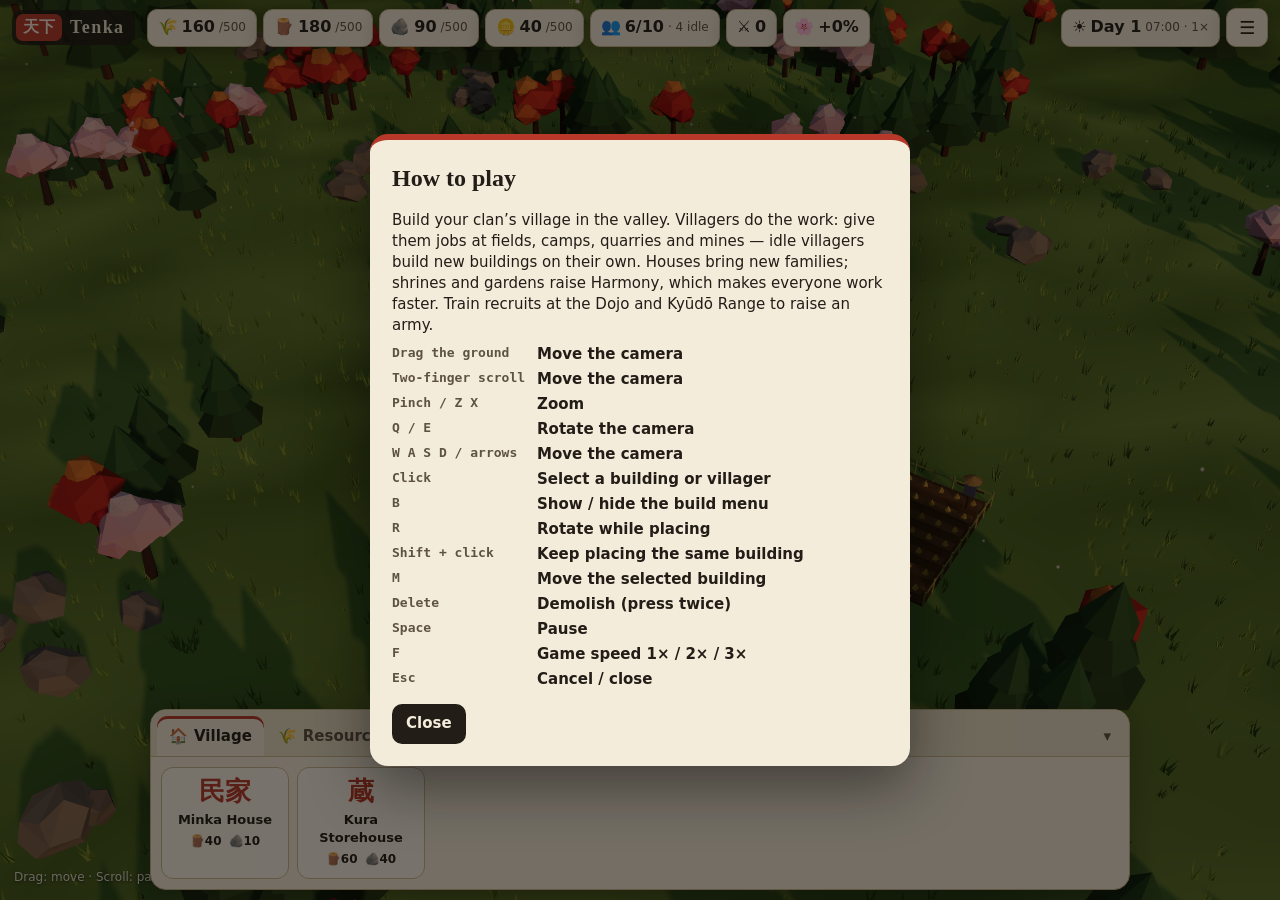
==== index.html @ 6b300db9 "Stage 1: 3D samurai village builder Tenka is a browser strategy game built with three.js and no buil" ====
<!doctype html>
<html lang="en">
<head>
<meta charset="utf-8">
<meta name="viewport" content="width=device-width, initial-scale=1, maximum-scale=1, user-scalable=no, viewport-fit=cover">
<meta name="apple-mobile-web-app-capable" content="yes">
<meta name="theme-color" content="#1c1a17">
<title>Tenka — Rise of the Clan</title>
<link rel="stylesheet" href="css/style.css">
<script type="importmap">{ "imports": { "three": "./lib/three.module.min.js" } }</script>
</head>
<body>
<canvas id="scene"></canvas>
<div id="ui"></div>
<div id="loading"><div class="seal">天下</div><h1>Tenka</h1><p>Preparing the valley…</p></div>
<script type="module" src="js/main.js"></script>
</body>
</html>
---- css/style.css ----
/* Tenka — washi paper, sumi ink, vermilion. */
:root {
  --paper: #f4ecdb;
  --paper-2: #e9dfc8;
  --paper-3: #ddd0b3;
  --ink: #221d17;
  --ink-2: #5d5244;
  --line: #c9b891;
  --verm: #b8392a;
  --verm-d: #8a2419;
  --gold: #c99a3a;
  --leaf: #4d7a3a;
  --shade: 0 6px 22px rgba(20, 12, 4, .28);
  --mincho: "Hiragino Mincho ProN", "Yu Mincho", "YuMincho", "Noto Serif JP", "Songti SC", Georgia, serif;
  --sans: -apple-system, system-ui, "Segoe UI", "Hiragino Sans", Roboto, sans-serif;
}
* { box-sizing: border-box; -webkit-tap-highlight-color: transparent; }
html, body { margin: 0; height: 100%; overflow: hidden; background: #1c1a17; color: var(--ink); font: 15px/1.4 var(--sans); overscroll-behavior: none; -webkit-user-select: none; user-select: none; }
[hidden] { display: none !important; }
#scene { position: fixed; inset: 0; width: 100%; height: 100%; display: block; touch-action: none; cursor: grab; }
#scene:active { cursor: grabbing; }
button { font: inherit; color: inherit; cursor: pointer; }
h1, h2, h3 { font-family: var(--mincho); margin: 0; font-weight: 700; }

/* loading */
#loading { position: fixed; inset: 0; z-index: 50; display: flex; flex-direction: column; align-items: center; justify-content: center; gap: 10px; background: radial-gradient(circle at 50% 40%, #2d2923, #14120f); color: #efe4cc; }
#loading .seal { width: 92px; height: 92px; border-radius: 14px; background: var(--verm); color: #fbeee0; display: flex; align-items: center; justify-content: center; font: 700 34px var(--mincho); box-shadow: 0 0 0 4px rgba(184,57,42,.25); }
#loading h1 { font-size: 40px; letter-spacing: .12em; }
#loading p { color: #bfae8e; max-width: 460px; text-align: center; padding: 0 16px; }

/* ---------- top bar ---------- */
.top { position: fixed; top: 0; left: 0; right: 0; z-index: 10; display: flex; align-items: center; gap: 6px; padding: calc(8px + env(safe-area-inset-top)) 12px 8px; pointer-events: none; }
.top > * { pointer-events: auto; }
.brand { display: flex; align-items: center; gap: 8px; margin-right: 6px; padding: 4px 10px 4px 4px; background: rgba(28, 24, 19, .82); color: #f1e6cf; border-radius: 10px; }
.brand .kanji { background: var(--verm); color: #fdf1e2; border-radius: 7px; padding: 3px 7px; font: 700 16px var(--mincho); }
.brand .word { font: 700 18px var(--mincho); letter-spacing: .08em; }
.res { display: flex; align-items: baseline; gap: 4px; background: var(--paper); border: 1px solid var(--line); border-radius: 10px; padding: 6px 10px; box-shadow: var(--shade); font-variant-numeric: tabular-nums; min-height: 38px; align-items: center; }
.res .ic { font-size: 16px; }
.res b { font-size: 16px; }
.res small { color: var(--ink-2); font-size: 12px; }
.res.full { border-color: var(--gold); box-shadow: inset 0 0 0 2px var(--gold), var(--shade); }
.res.empty b { color: var(--verm); }
.res.clock, .res.menu { border: 1px solid var(--line); }
.res.menu { font-size: 18px; min-width: 42px; justify-content: center; }
.resbar { display: flex; gap: 6px; }
.spacer { flex: 1; }
@media (max-width: 900px) { .brand .word, .res small { display: none; } .res { padding: 6px 7px; } }

/* ---------- build bar ---------- */
.buildbar { position: fixed; left: 50%; transform: translateX(-50%); bottom: calc(10px + env(safe-area-inset-bottom)); z-index: 10; width: min(980px, calc(100% - 24px)); background: var(--paper); border: 1px solid var(--line); border-radius: 16px; box-shadow: var(--shade); overflow: hidden; }
.buildbar.closed { width: auto; }
.tabs { display: flex; gap: 2px; padding: 6px 6px 0; background: var(--paper-2); border-bottom: 1px solid var(--line); overflow-x: auto; }
.tab { border: 0; background: transparent; padding: 8px 12px; border-radius: 10px 10px 0 0; font-weight: 700; color: var(--ink-2); white-space: nowrap; display: flex; gap: 6px; align-items: center; min-height: 40px; }
.tab.on { background: var(--paper); color: var(--ink); box-shadow: inset 0 3px 0 var(--verm); }
.tab.toggle { margin-left: auto; }
.buildbar.closed .tabs { border-bottom: 0; padding-bottom: 6px; }
.buildbar.closed .tab:not(.toggle) { display: none; }
.cards { display: flex; gap: 8px; padding: 10px; overflow-x: auto; scrollbar-width: thin; }
.card { flex: 0 0 auto; width: 128px; min-height: 112px; display: flex; flex-direction: column; align-items: center; gap: 4px; padding: 10px 8px 8px; border-radius: 12px; border: 1px solid var(--line); background: #fbf6ea; transition: transform .08s; }
.card:hover { border-color: var(--gold); }
.card:active { transform: scale(.96); }
.card.on { border-color: var(--verm); box-shadow: inset 0 0 0 2px var(--verm); }
.card .kanji { font: 700 26px var(--mincho); color: var(--verm); line-height: 1.1; }
.card .nm { font-weight: 700; font-size: 13px; text-align: center; }
.cost { display: flex; flex-wrap: wrap; gap: 3px 7px; justify-content: center; font-size: 12px; font-weight: 700; font-variant-numeric: tabular-nums; }
.cost .short { color: var(--verm); }

/* ---------- placing hint ---------- */
.hint { position: fixed; top: calc(62px + env(safe-area-inset-top)); left: 50%; transform: translateX(-50%); z-index: 11; background: rgba(28, 24, 19, .88); color: #f3e8d2; padding: 8px 10px 8px 14px; border-radius: 12px; display: flex; gap: 8px; align-items: center; box-shadow: var(--shade); white-space: nowrap; max-width: calc(100% - 24px); overflow: hidden; }
.hint .bad { color: #ff9c8a; }
.hint small { color: #bfae8e; }
.mini { border: 1px solid var(--line); background: var(--paper); color: var(--ink); border-radius: 8px; padding: 4px 10px; font-weight: 700; min-height: 32px; min-width: 32px; }
.hint .mini { background: rgba(255, 255, 255, .1); color: #f3e8d2; border-color: rgba(255, 255, 255, .25); }

/* ---------- selection panel ---------- */
.panel { position: fixed; right: 12px; top: calc(62px + env(safe-area-inset-top)); z-index: 10; width: 320px; max-height: calc(100% - 250px); overflow-y: auto; background: var(--paper); border: 1px solid var(--line); border-radius: 16px; box-shadow: var(--shade); padding: 16px; display: flex; flex-direction: column; gap: 10px; }
.panel .x { position: absolute; top: 8px; right: 8px; border: 0; background: var(--paper-2); width: 34px; height: 34px; border-radius: 9px; }
.phead { display: flex; gap: 12px; align-items: center; padding-right: 30px; }
.kanji.big { font: 700 28px var(--mincho); color: #fdf1e2; background: var(--verm); border-radius: 10px; min-width: 52px; height: 52px; display: flex; align-items: center; justify-content: center; padding: 0 6px; }
.panel h2 { font-size: 20px; }
.sub { color: var(--ink-2); font-size: 13px; margin: 0; }
.desc { margin: 0; }
.desc.status { font-style: italic; }
.kv { display: grid; grid-template-columns: auto 1fr; gap: 4px 12px; margin: 0; }
.kv dt { color: var(--ink-2); font-weight: 600; }
.kv dd { margin: 0; font-weight: 700; }
.bar { height: 8px; background: var(--paper-3); border-radius: 99px; overflow: hidden; }
.bar > i { display: block; height: 100%; width: 0; background: var(--leaf); transition: width .25s linear; }
.jobs { display: flex; flex-direction: column; gap: 6px; border-top: 1px solid var(--line); padding-top: 10px; }
.jrow { display: flex; align-items: center; gap: 8px; }
.jrow b { flex: 1; }
.jrow .count { font-weight: 700; font-variant-numeric: tabular-nums; }
.names { list-style: none; margin: 0; padding: 0; display: flex; flex-direction: column; gap: 6px; }
.names li { display: flex; flex-direction: column; gap: 3px; }
.names small { color: var(--ink-2); }
.link { border: 0; background: none; padding: 0; font-weight: 700; color: var(--verm-d); text-align: left; }
.actions { display: flex; gap: 8px; flex-wrap: wrap; }
.btn { border: 0; border-radius: 10px; padding: 9px 14px; font-weight: 700; background: var(--ink); color: #f4ecdb; min-height: 40px; }
.btn.ghost { background: var(--paper-2); color: var(--ink); border: 1px solid var(--line); }
.btn.danger { background: var(--verm); color: #fff5ec; }
.btn.small { padding: 6px 10px; min-height: 34px; font-size: 13px; }
.btn:active { transform: scale(.96); }
.jobgrid { display: flex; flex-wrap: wrap; gap: 6px; }

/* ---------- toasts ---------- */
.toasts { position: fixed; top: calc(108px + env(safe-area-inset-top)); left: 16px; z-index: 12; display: flex; flex-direction: column; gap: 6px; pointer-events: none; max-width: min(420px, calc(100% - 32px)); }
.toast { background: rgba(28, 24, 19, .9); color: #f4ead6; padding: 8px 14px; border-radius: 10px; border-left: 4px solid var(--leaf); box-shadow: var(--shade); animation: tin .25s ease-out; }
.toast.warn { border-left-color: var(--gold); }
.toast.bad { border-left-color: #e0584a; }
@keyframes tin { from { opacity: 0; transform: translateX(-10px); } }

.keys { position: fixed; left: 14px; bottom: calc(14px + env(safe-area-inset-bottom)); z-index: 5; color: rgba(255, 250, 240, .85); font-size: 12px; text-shadow: 0 1px 3px rgba(0,0,0,.7); pointer-events: none; }
@media (max-width: 1250px) { .keys { display: none; } }

/* ---------- modal ---------- */
.modal { position: fixed; inset: 0; z-index: 30; display: flex; align-items: center; justify-content: center; padding: 16px; }
.scrim { position: absolute; inset: 0; background: rgba(12, 8, 4, .55); }
.sheet { position: relative; width: 100%; max-width: 540px; max-height: 100%; overflow-y: auto; background: var(--paper); border-radius: 18px; padding: 22px; box-shadow: 0 20px 60px rgba(0,0,0,.45); display: flex; flex-direction: column; gap: 14px; border-top: 6px solid var(--verm); }
.sheet h2 { font-size: 24px; }
.sheet p { margin: 0 0 8px; }
.keys2 dt { font-family: ui-monospace, Menlo, monospace; font-size: 13px; }
.menu { display: flex; flex-direction: column; gap: 10px; }
.toggle { display: flex; gap: 10px; align-items: center; font-weight: 600; min-height: 36px; }
.toggle input { width: 22px; height: 22px; accent-color: var(--verm); }
.row { display: flex; gap: 8px; align-items: center; flex-wrap: wrap; }
.chips { display: flex; gap: 8px; flex-wrap: wrap; }
.chip { background: var(--paper-2); border-radius: 10px; padding: 6px 12px; font-weight: 700; font-variant-numeric: tabular-nums; }
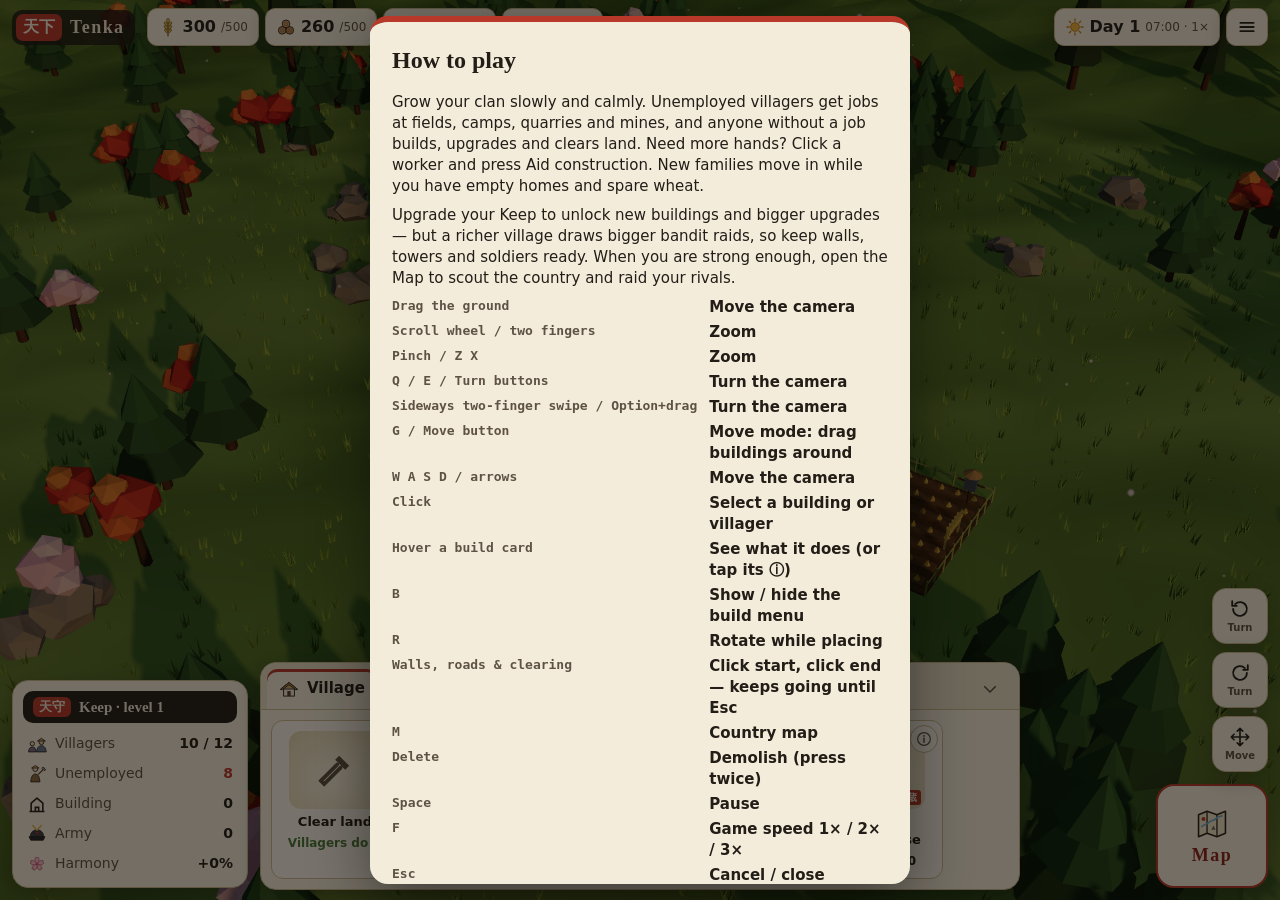
==== commit 0cca6b22: "Auto-update: returning players re-download changed files once; panel no longer rebuilds under a pres" ====
--- a/index.html
+++ b/index.html
@@ -13,6 +13,30 @@
 <canvas id="scene"></canvas>
 <div id="ui"></div>
 <div id="loading"><div class="seal">天下</div><h1>Tenka</h1><p>Preparing the valley…</p></div>
-<script type="module" src="js/main.js"></script>
+<script type="module">
+// Returning players always get the newest version: when the game has been updated
+// since this browser last saw it, every file is re-downloaded once before starting.
+(async () => {
+  try {
+    const r = await fetch('version.json', { cache: 'no-store' });
+    if (r.ok) {
+      const { v, files } = await r.json();
+      let have = null, played = false;
+      try { have = localStorage.getItem('tenka.ver'); played = !!localStorage.getItem('tenka.save.v1'); } catch (_) { /* no storage */ }
+      if (have !== v) {
+        const again = sessionStorage.getItem('tenka.updating') === v;
+        if (played && !again) {
+          const note = document.querySelector('#loading p'); if (note) note.textContent = 'Updating to the newest version…';
+          await Promise.all(files.map(f => fetch(f, { cache: 'reload' }).catch(() => null)));
+          try { localStorage.setItem('tenka.ver', v); sessionStorage.setItem('tenka.updating', v); } catch (_) { /* */ }
+          location.reload(); return;
+        }
+        try { localStorage.setItem('tenka.ver', v); } catch (_) { /* */ }
+      }
+    }
+  } catch (_) { /* offline: just start */ }
+  import('./js/main.js');
+})();
+</script>
 </body>
 </html>
--- a/css/style.css
+++ b/css/style.css
@@ -125,3 +125,206 @@
 .row { display: flex; gap: 8px; align-items: center; flex-wrap: wrap; }
 .chips { display: flex; gap: 8px; flex-wrap: wrap; }
 .chip { background: var(--paper-2); border-radius: 10px; padding: 6px 12px; font-weight: 700; font-variant-numeric: tabular-nums; }
+
+/* ---------- art & icons ---------- */
+.icon { flex: none; vertical-align: middle; }
+.art { position: relative; display: inline-flex; align-items: center; justify-content: center; flex: none; border-radius: 12px; background: radial-gradient(circle at 50% 60%, #fbf4e3, #e6d9b8); overflow: hidden; }
+.art img { width: 100%; height: 100%; object-fit: contain; display: block; pointer-events: none; }
+.art .fallback { font: 700 26px var(--mincho); color: var(--verm); }
+.art .seal { position: absolute; right: 4px; bottom: 4px; background: var(--verm); color: #fdf1e2; font: 700 10px var(--mincho); padding: 1px 4px; border-radius: 3px; line-height: 1.3; }
+.art.thumb { width: 92px; height: 78px; }
+.art.big { width: 72px; height: 72px; }
+.art.big .seal { font-size: 11px; }
+.art.face { width: 34px; height: 34px; border-radius: 50%; }
+.art.tiny { width: 24px; height: 24px; border-radius: 6px; background: none; }
+.card { position: relative; cursor: pointer; }
+.card .infobtn { position: absolute; top: 4px; right: 4px; width: 28px; height: 28px; border-radius: 50%; border: 1px solid var(--line); background: rgba(251, 246, 234, .92); color: var(--ink-2); display: flex; align-items: center; justify-content: center; padding: 0; }
+.card .infobtn:hover { color: var(--verm); border-color: var(--verm); }
+.cost .c { display: inline-flex; align-items: center; gap: 2px; }
+.cost .c.short { color: var(--verm); }
+.cost .c.free { color: var(--leaf); }
+.res { gap: 5px; }
+.res.mapbtn { gap: 6px; border-color: var(--verm); }
+.res.mapbtn b { color: var(--verm-d); }
+.tab .icon { margin-right: 2px; }
+.mini { display: inline-flex; align-items: center; gap: 4px; }
+.btn { display: inline-flex; align-items: center; gap: 6px; justify-content: center; }
+.panel .x { display: flex; align-items: center; justify-content: center; }
+
+/* info card */
+.info { position: fixed; z-index: 12; width: 340px; max-width: calc(100% - 24px); background: var(--paper); border: 1px solid var(--line); border-top: 5px solid var(--verm); border-radius: 14px; box-shadow: 0 14px 40px rgba(20, 12, 4, .4); padding: 14px; pointer-events: auto; }
+.icard { display: flex; flex-direction: column; gap: 7px; }
+.icard p { margin: 0; color: var(--ink-2); }
+.ihead { display: flex; gap: 12px; align-items: center; }
+.ihead h3 { font-size: 19px; }
+.ihead .kan { font: 700 15px var(--mincho); color: var(--verm); }
+.irow { display: flex; gap: 8px; align-items: flex-start; font-size: 14px; }
+.irow .icon { margin-top: 1px; }
+.irows { display: flex; flex-direction: column; gap: 6px; }
+.costrow { border-top: 1px solid var(--line); padding-top: 8px; align-items: center; justify-content: space-between; }
+.names li { flex-direction: row; align-items: center; gap: 8px; }
+.names li > div { display: flex; flex-direction: column; gap: 2px; flex: 1; min-width: 0; }
+.jrow .icon { margin-right: -2px; }
+textarea { width: 100%; font: 12px/1.4 ui-monospace, Menlo, monospace; border: 1px solid var(--line); border-radius: 10px; padding: 8px; background: #fbf6ea; color: var(--ink); resize: vertical; -webkit-user-select: text; user-select: text; }
+hr { border: 0; border-top: 1px solid var(--line); margin: 4px 0; width: 100%; }
+.sheet.wide { max-width: 760px; }
+.chip { display: inline-flex; align-items: center; gap: 5px; }
+
+/* ---------- views: map & battle ---------- */
+#ui.mode-map > .buildbar, #ui.mode-map > .panel, #ui.mode-map > .hint, #ui.mode-map > .keys, #ui.mode-map > .info,
+#ui.mode-battle > .buildbar, #ui.mode-battle > .panel, #ui.mode-battle > .hint, #ui.mode-battle > .keys, #ui.mode-battle > .info { display: none !important; }
+.viewui { position: fixed; inset: 0; pointer-events: none; z-index: 9; }
+.viewui > * { pointer-events: auto; }
+.maplabels { position: absolute; inset: 0; pointer-events: none; }
+.maplabel { position: absolute; left: 0; top: 0; pointer-events: auto; display: flex; align-items: center; gap: 6px; padding: 5px 10px 5px 6px; border-radius: 10px; border: 1px solid var(--line); background: rgba(244, 236, 219, .94); box-shadow: var(--shade); white-space: nowrap; text-align: left; }
+.maplabel span { display: flex; flex-direction: column; line-height: 1.15; }
+.maplabel b { font: 700 14px var(--mincho); }
+.maplabel small { font-size: 11px; color: var(--ink-2); }
+.maplabel.home { background: var(--ink); color: #f4ecdb; border-color: var(--ink); }
+.maplabel.scouted { border-color: var(--gold); }
+.maplabel.held { background: #fbeee0; border: 2px solid var(--verm); }
+.maplabel.ruined { opacity: .7; }
+.maplabel.army { background: var(--verm); color: #fff5ec; border-color: var(--verm-d); animation: pulse2 1.6s ease-in-out infinite; }
+.maplabel.army small { color: #ffd9cc; }
+.maplabel.on { outline: 3px solid var(--gold); }
+@keyframes pulse2 { 50% { box-shadow: 0 0 0 8px rgba(184, 57, 42, .25), var(--shade); } }
+.mapside { position: absolute; left: 12px; top: calc(62px + env(safe-area-inset-top)); width: 290px; max-height: calc(100% - 130px); overflow-y: auto; background: var(--paper); border: 1px solid var(--line); border-radius: 16px; box-shadow: var(--shade); padding: 14px; display: flex; flex-direction: column; gap: 10px; }
+.mapside h3 { font-size: 17px; }
+.mission { display: flex; gap: 10px; align-items: center; }
+.mission > div { flex: 1; display: flex; flex-direction: column; gap: 3px; min-width: 0; }
+.mission small { color: var(--ink-2); }
+.panel.mappanel { position: absolute; right: 12px; top: calc(62px + env(safe-area-inset-top)); max-height: calc(100% - 90px); }
+.maphint { position: absolute; left: 50%; transform: translateX(-50%); bottom: calc(16px + env(safe-area-inset-bottom)); background: rgba(28, 24, 19, .82); color: #efe4cc; padding: 8px 14px; border-radius: 10px; font-size: 13px; white-space: nowrap; }
+.intel { display: flex; flex-wrap: wrap; gap: 6px; }
+.intel .chip { font-size: 13px; padding: 3px 10px 3px 3px; }
+.selrow { display: grid; grid-template-columns: auto 1fr auto auto auto auto; align-items: center; gap: 8px; padding: 6px 0; border-bottom: 1px solid var(--line); }
+.selrow .count { font-weight: 700; font-variant-numeric: tabular-nums; min-width: 52px; text-align: center; }
+.cmdrow { display: flex; gap: 8px; align-items: center; }
+.cmdrow > div { flex: 1; display: flex; flex-direction: column; min-width: 0; }
+.cmdrow small { color: var(--ink-2); font-size: 12px; }
+.pill { background: var(--paper-2); border-radius: 99px; padding: 2px 10px; font-size: 12px; font-weight: 700; }
+.choice { display: grid; grid-template-columns: 1fr 1fr; gap: 12px; }
+.choice > div { border: 1px solid var(--line); border-radius: 12px; padding: 12px; display: flex; flex-direction: column; gap: 6px; }
+@media (max-width: 700px) { .choice { grid-template-columns: 1fr; } }
+
+.battleui { position: absolute; inset: 0; pointer-events: none; }
+.battleui > * { pointer-events: auto; }
+.btop { position: absolute; left: 50%; transform: translateX(-50%); top: calc(62px + env(safe-area-inset-top)); display: flex; flex-wrap: wrap; gap: 8px; align-items: center; justify-content: center; max-width: min(900px, calc(100% - 24px)); }
+.btitle { background: rgba(28, 24, 19, .88); color: #f3e8d2; border-radius: 12px; padding: 7px 14px; display: flex; flex-direction: column; }
+.btitle b { font: 700 17px var(--mincho); }
+.btitle small { color: #cdbd9c; }
+.bstat { background: var(--paper); border: 1px solid var(--line); border-radius: 10px; padding: 7px 12px; display: flex; gap: 6px; align-items: center; font-weight: 700; }
+.bstat.cap .bar { width: 110px; }
+.plan { flex-basis: 100%; text-align: center; background: rgba(244, 236, 219, .95); border-radius: 10px; padding: 8px 14px; margin: 0; font-size: 14px; }
+.bbottom { position: absolute; left: 12px; right: 12px; bottom: calc(12px + env(safe-area-inset-bottom)); display: flex; gap: 10px; align-items: flex-end; flex-wrap: wrap; }
+.groups { display: flex; gap: 6px; background: var(--paper); border: 1px solid var(--line); border-radius: 14px; padding: 6px; box-shadow: var(--shade); }
+.grp { position: relative; display: flex; align-items: center; gap: 6px; border: 1px solid var(--line); border-radius: 10px; background: #fbf6ea; padding: 4px 10px 4px 4px; min-height: 48px; }
+.grp span { display: flex; flex-direction: column; line-height: 1.1; text-align: left; }
+.grp small { color: var(--ink-2); font-size: 11px; }
+.grp.on { border-color: var(--gold); box-shadow: inset 0 0 0 2px var(--gold); }
+kbd { font: 700 10px ui-monospace, Menlo, monospace; background: var(--paper-2); border: 1px solid var(--line); border-radius: 4px; padding: 0 4px; color: var(--ink-2); }
+.grp kbd { position: absolute; top: 2px; right: 3px; }
+.cmds { display: flex; gap: 6px; flex-wrap: wrap; background: var(--paper); border: 1px solid var(--line); border-radius: 14px; padding: 6px; box-shadow: var(--shade); }
+.cmds .btn[disabled] { opacity: .45; }
+.btn.armed { background: var(--gold); color: var(--ink); }
+.btn.ability { background: var(--verm-d); }
+.retreat { margin-left: auto; }
+.armedhint { flex-basis: 100%; order: -1; align-self: center; text-align: center; background: var(--gold); color: var(--ink); border-radius: 10px; padding: 6px 12px; font-weight: 700; }
+.bfloat { position: absolute; inset: 0; pointer-events: none; overflow: hidden; }
+.bbanner { position: absolute; left: 50%; top: 30%; transform: translateX(-50%); font: 700 34px var(--mincho); color: #fff5ec; text-shadow: 0 2px 12px rgba(0,0,0,.8), 0 0 2px #000; letter-spacing: .06em; white-space: nowrap; }
+.shout { position: absolute; transform: translate(-50%, -100%); font: 700 15px var(--mincho); color: #fff5ec; text-shadow: 0 1px 4px #000, 0 0 2px #000; white-space: nowrap; }
+.selbox { position: absolute; border: 2px solid var(--gold); background: rgba(255, 215, 106, .15); pointer-events: none; }
+
+/* ---------- calmer layout (v4): resources on top, clan bottom-left, build centre, map bottom-right ---------- */
+.buildbar { width: min(760px, calc(100% - 520px)); min-width: 420px; }
+@media (max-width: 1000px) { .buildbar { width: calc(100% - 24px); min-width: 0; bottom: calc(96px + env(safe-area-inset-bottom)); } }
+.clan { position: fixed; left: 12px; bottom: calc(12px + env(safe-area-inset-bottom)); z-index: 10; width: 236px; background: var(--paper); border: 1px solid var(--line); border-radius: 16px; box-shadow: var(--shade); padding: 10px; display: flex; flex-direction: column; gap: 4px; }
+.clan .crest { display: flex; align-items: center; gap: 8px; border: 0; background: var(--ink); color: #f4ecdb; border-radius: 10px; padding: 6px 10px; font: 700 15px var(--mincho); margin-bottom: 4px; }
+.clan .crest .kanji { background: var(--verm); border-radius: 6px; padding: 1px 6px; font-size: 13px; }
+.crow { display: flex; align-items: center; gap: 8px; font-size: 14px; padding: 3px 4px; border-radius: 8px; border: 0; background: none; text-align: left; width: 100%; }
+.crow span { flex: 1; color: var(--ink-2); }
+.crow b { font-variant-numeric: tabular-nums; }
+.crow.link2:hover { background: var(--paper-2); }
+.crow.attn b { color: var(--verm); }
+.mapbig { position: fixed; right: 12px; bottom: calc(12px + env(safe-area-inset-bottom)); z-index: 10; width: 112px; height: 104px; border-radius: 18px; border: 2px solid var(--verm); background: var(--paper); box-shadow: var(--shade); display: flex; flex-direction: column; align-items: center; justify-content: center; gap: 4px; }
+.mapbig b { font: 700 18px var(--mincho); color: var(--verm-d); letter-spacing: .08em; }
+.mapbig:active { transform: scale(.96); }
+@media (max-width: 1000px) { .clan { width: auto; right: 136px; flex-direction: row; flex-wrap: wrap; } .clan .crow { width: auto; } .mapbig { width: 112px; height: 72px; } }
+.raidbanner { position: fixed; left: 50%; transform: translateX(-50%); top: calc(62px + env(safe-area-inset-top)); z-index: 12; background: #5a1a12; color: #ffe9dc; border: 2px solid #e0584a; border-radius: 12px; padding: 8px 16px; display: flex; align-items: center; gap: 10px; box-shadow: var(--shade); max-width: calc(100% - 24px); }
+.raidbanner small { color: #f2b9a8; }
+.card.locked { opacity: .55; }
+.card.locked .art img { filter: grayscale(.8); }
+.card .lock { font-size: 11px; font-weight: 700; color: var(--ink-2); background: var(--paper-2); border-radius: 99px; padding: 2px 8px; }
+.card.tool .art { background: radial-gradient(circle at 50% 60%, #fbf4e3, #e2d4b0); color: var(--ink-2); }
+.jobh { font-size: 15px; margin-top: 4px; }
+.jobgrid { display: grid; grid-template-columns: 1fr; gap: 6px; }
+.jobcard { display: flex; align-items: center; gap: 10px; border: 1px solid var(--line); background: #fbf6ea; border-radius: 12px; padding: 5px 10px 5px 5px; text-align: left; }
+.jobcard span { display: flex; flex-direction: column; line-height: 1.2; }
+.jobcard small { color: var(--ink-2); font-size: 12px; }
+.jobcard:hover { border-color: var(--gold); }
+.upgrade { border: 1px solid var(--gold); background: #fbf3de; border-radius: 12px; padding: 10px; display: flex; flex-direction: column; gap: 6px; }
+.upgrade .row { justify-content: space-between; }
+.upgrade .why, .why { color: var(--verm-d); font-size: 13px; font-weight: 600; margin: 0; }
+.upgrade.keepup { border-color: var(--verm); }
+.bar.hp > i { background: #b88a3a; }
+.warnrow { color: var(--verm-d); font-weight: 700; }
+.panel { max-height: calc(100% - 200px); }
+#ui.mode-map > .clan, #ui.mode-battle > .clan, #ui.mode-battle > .mapbig, #ui.mode-battle > .raidbanner { display: none !important; }
+
+/* ---------- v5: battle stealth, army overview, skill trees ---------- */
+#ui.mode-battle .top .resbar { display: none; }
+.bstat.unseen { background: #1f3a2a; color: #d8f2c8; border-color: #3f6f4a; }
+.bstat.alarm { background: #5a1a12; color: #ffe0d4; border-color: #e0584a; }
+.army h3 { font-size: 16px; margin: 10px 0 6px; }
+.armygrid { display: grid; grid-template-columns: repeat(auto-fill, minmax(210px, 1fr)); gap: 6px; }
+.soldier { display: flex; align-items: center; gap: 8px; text-align: left; border: 1px solid var(--line); background: #fbf6ea; border-radius: 12px; padding: 5px 10px 5px 5px; }
+.soldier span { display: flex; flex-direction: column; line-height: 1.2; min-width: 0; }
+.soldier small { color: var(--ink-2); font-size: 12px; }
+.soldier small.ab { color: var(--verm-d); font-weight: 700; }
+.soldier[disabled] { opacity: .7; }
+.sheet.xwide { max-width: 1100px; }
+.trees { display: grid; grid-template-columns: repeat(3, minmax(0, 1fr)); gap: 14px; }
+@media (max-width: 900px) { .trees { grid-template-columns: repeat(2, minmax(0, 1fr)); } }
+.trees > .upgrade, .trees > .why { grid-column: 1 / -1; }
+.tree { display: flex; flex-direction: column; align-items: stretch; }
+.thead { display: flex; align-items: center; gap: 8px; margin-bottom: 6px; font: 700 16px var(--mincho); }
+.node { border: 1px solid var(--line); background: #fbf6ea; border-radius: 12px; padding: 8px 10px; display: flex; flex-direction: column; gap: 4px; }
+.node small { color: var(--ink-2); font-size: 12px; }
+.node .row { justify-content: space-between; }
+.node.done { border-color: var(--leaf); background: #eef4e2; }
+.node.active { border-color: var(--gold); box-shadow: inset 0 0 0 2px var(--gold); }
+.node.locked { opacity: .55; }
+.tline { width: 3px; height: 12px; background: var(--line); margin: 0 auto; }
+.tline.done { background: var(--leaf); }
+.btn.gold { background: var(--gold); color: #2a1d02; }
+.card .limit { position: absolute; top: 6px; left: 8px; font-size: 11px; font-weight: 700; color: var(--ink-2); background: var(--paper-2); border-radius: 99px; padding: 1px 7px; }
+.card .limit.full { color: #fff; background: var(--vermilion, #c2412d); }
+/* camera turning + move mode, right edge above the map button */
+.camtools { position: fixed; right: 12px; bottom: calc(128px + env(safe-area-inset-bottom)); z-index: 10; display: flex; flex-direction: column; gap: 8px; }
+.ctool { width: 56px; height: 56px; border-radius: 14px; border: 1px solid var(--line); background: var(--paper); box-shadow: var(--shade); display: flex; flex-direction: column; align-items: center; justify-content: center; gap: 1px; color: var(--ink); }
+.ctool small { font-size: 10px; font-weight: 700; color: var(--ink-2); }
+.ctool .flip { display: inline-flex; transform: scaleX(-1); }
+.ctool:active { transform: scale(.94); }
+.ctool.on { background: var(--verm); border-color: var(--verm-d); color: #fff; }
+.ctool.on small { color: #fff; }
+@media (max-width: 1000px) { .camtools { bottom: calc(96px + env(safe-area-inset-bottom)); } }
+#ui.mode-map > .camtools, #ui.mode-battle .ctool.mv { display: none !important; }
+/* branching skill trees */
+.research { display: flex; flex-direction: column; gap: 12px; }
+.rtabs { display: flex; flex-wrap: wrap; gap: 8px; }
+.rtab { display: flex; align-items: center; gap: 8px; padding: 6px 12px 6px 6px; border-radius: 12px; border: 1px solid var(--line); background: #fbf6ea; text-align: left; }
+.rtab span { display: flex; flex-direction: column; }
+.rtab small { font-size: 11px; color: var(--ink-2); }
+.rtab.on { border-color: var(--verm); box-shadow: inset 0 0 0 2px var(--verm); background: #fff; }
+.rwrap { overflow: auto; display: flex; justify-content: center; padding: 6px 0 4px; }
+.rgraph { position: relative; flex: 0 0 auto; }
+.rgraph svg.rlines { position: absolute; inset: 0; pointer-events: none; }
+.rlines path { fill: none; stroke: var(--line); stroke-width: 3; stroke-dasharray: 6 5; }
+.rlines path.done { stroke: var(--leaf); stroke-dasharray: none; }
+.rnode { position: absolute; min-height: 118px; box-shadow: 0 2px 6px rgba(40, 30, 20, .08); }
+.rnode .cost { gap: 8px; flex-wrap: wrap; }
+.rnode .cost .c { font-size: 14px; font-weight: 700; display: inline-flex; align-items: center; gap: 3px; }
+.rnode .cost .c svg { width: 18px; height: 18px; }
+.rnode.locked { opacity: 1; background: #f4eee0; }
+.rnode.locked > b, .rnode.locked > small { opacity: .6; }
+.rnode.locked .btn { opacity: .55; }
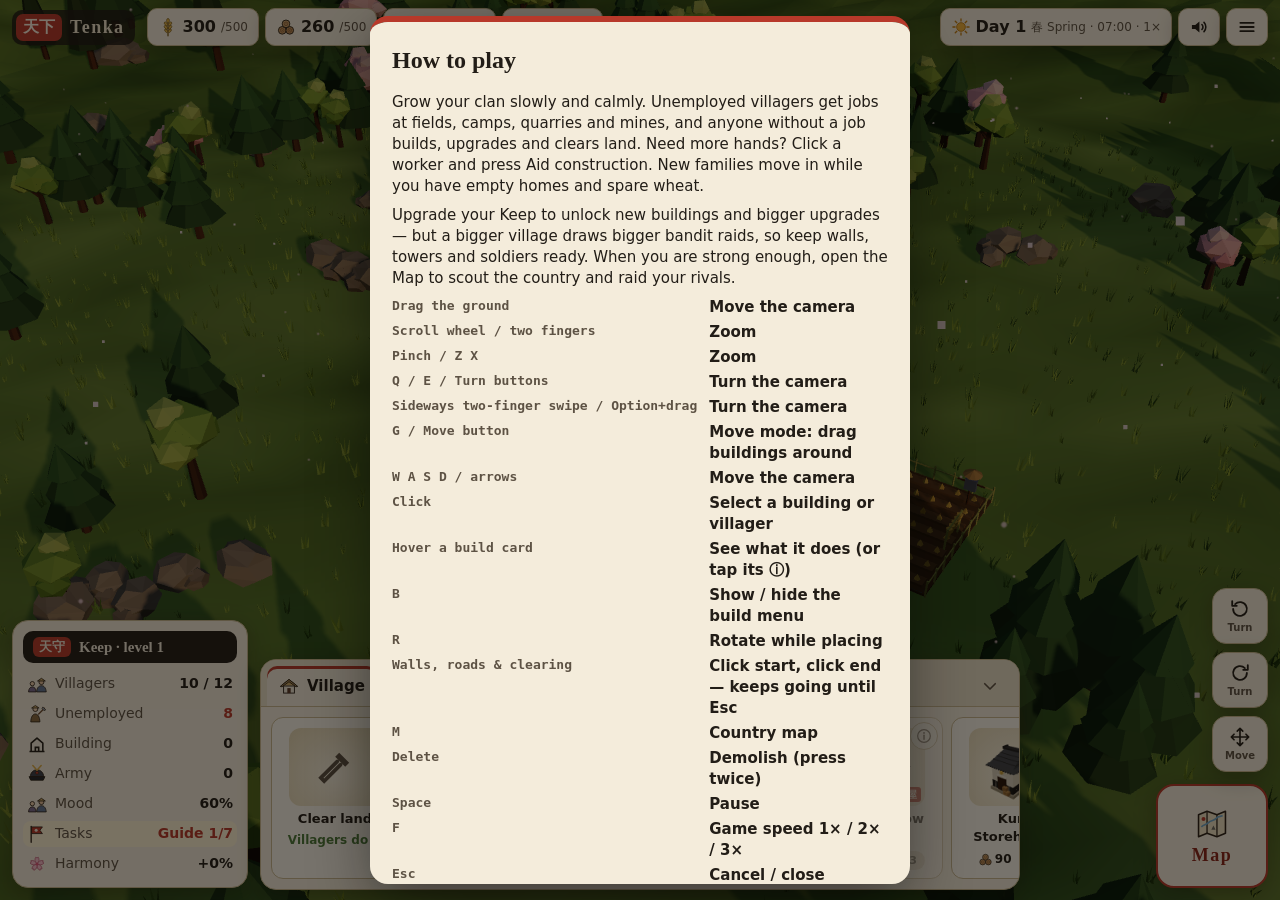
==== commit 46151f8a: "v2 stage E: sound effects, chimney smoke, difficulty, speed presets, left-handed layout, auto resolu" ====
--- a/index.html
+++ b/index.html
@@ -7,6 +7,10 @@
 <meta name="theme-color" content="#1c1a17">
 <title>Tenka — Rise of the Clan</title>
 <link rel="stylesheet" href="css/style.css">
+<link rel="manifest" href="manifest.webmanifest">
+<link rel="apple-touch-icon" href="icons/apple-touch-icon.png">
+<link rel="icon" type="image/png" href="icons/icon-192.png">
+<meta name="apple-mobile-web-app-title" content="Tenka">
 <script type="importmap">{ "imports": { "three": "./lib/three.module.min.js" } }</script>
 </head>
 <body>
@@ -37,6 +41,8 @@
   } catch (_) { /* offline: just start */ }
   import('./js/main.js');
 })();
+// offline play (and "Add to Home Screen"): a service worker keeps a copy of every file
+if ('serviceWorker' in navigator && location.protocol === 'https:') navigator.serviceWorker.register('sw.js').catch(() => null);
 </script>
 </body>
 </html>
--- a/css/style.css
+++ b/css/style.css
@@ -328,3 +328,108 @@
 .rnode.locked { opacity: 1; background: #f4eee0; }
 .rnode.locked > b, .rnode.locked > small { opacity: .6; }
 .rnode.locked .btn { opacity: .55; }
+/* army picker: west and east groups */
+.picker .selrow { display: grid; grid-template-columns: 40px minmax(0, 1fr) auto auto; gap: 10px; align-items: center; }
+.picker .selrow.head { padding-bottom: 0; }
+.picker .selrow.head .sub { text-align: center; min-width: 104px; font-weight: 700; }
+.picker .selrow > span:nth-child(2) { display: flex; flex-direction: column; min-width: 0; }
+.picker .ctr { display: inline-flex; align-items: center; gap: 4px; min-width: 104px; justify-content: center; }
+.picker .ctr .count { min-width: 26px; text-align: center; }
+/* wounds */
+.hpbar { display: block; height: 5px; width: 100%; max-width: 120px; border-radius: 3px; background: #e7d9c2; overflow: hidden; margin-top: 3px; }
+.hpbar i { display: block; height: 100%; background: #c2412d; }
+/* plundered places are crossed out on the map */
+.maplabel.ruined b { text-decoration: line-through; text-decoration-thickness: 2px; text-decoration-color: var(--verm); }
+.maplabel.ruined { position: absolute; }
+.maplabel.ruined > svg { opacity: .45; }
+/* keep text at its real size: iPad Safari otherwise enlarges text by itself when the iPad is turned sideways */
+html { -webkit-text-size-adjust: 100%; text-size-adjust: 100%; }
+/* long words and names wrap instead of running off the screen */
+.panel, .sheet, .toast, .btop, .info, .icard, .maplabel small, .hint { overflow-wrap: anywhere; }
+/* the side panel stops above the Turn / Move buttons */
+.panel { max-height: calc(100% - 400px); min-height: 180px; }
+@media (orientation: portrait) { .panel { max-height: calc(100% - 430px); } }
+.panel.mappanel { max-height: calc(100% - 90px); }
+.bbanner { font-size: clamp(17px, 3vw, 28px); width: max-content; max-width: calc(100vw - 40px); white-space: normal; text-align: center; line-height: 1.25; }
+.sheet h2 { font-size: clamp(19px, 3vw, 24px); }
+/* places you hold: your colours */
+.maplabel.held { background: var(--verm); color: #fff5ec; border: 2px solid var(--verm-d); }
+.maplabel.held small { color: #ffd9cc; }
+/* defenders' awareness: ? suspicious, ! alarm */
+.shout.q { color: #ffd76a; font-size: 22px; }
+.shout.x { color: #ff6a4a; font-size: 26px; }
+.harmony .hbig { display: flex; align-items: center; gap: 12px; }
+.harmony .hbig b { font: 700 34px var(--mincho); color: var(--leaf); white-space: nowrap; flex: 0 0 auto; }
+.harmony .irow .rt { margin-left: auto; }
+.jobcard.on { border: 2px solid var(--verm); background: #fff; box-shadow: inset 0 0 0 1px var(--verm); }
+.jobcard:disabled { opacity: .5; }
+.toggle.vol { display: flex; align-items: center; gap: 12px; }
+.toggle.vol input[type=range] { flex: 1; accent-color: var(--verm); }
+
+/* narrow screens (portrait iPad): the build menu leaves the right edge free for the Turn / Move buttons */
+@media (max-width: 1000px) {
+  .buildbar { left: 12px; transform: none; width: calc(100% - 92px); min-width: 0; }
+  .buildbar.closed { width: auto; }
+}
+/* the map hint never runs under the Map button */
+.maphint { white-space: normal; text-align: center; max-width: calc(100% - 290px); }
+@media (max-width: 700px) { .maphint { display: none; } }
+.top .mute.off { color: var(--verm); border-color: var(--verm); }
+/* the open/close button of the build menu stays visible even when the tabs have to scroll */
+.tab.toggle { position: sticky; right: 0; background: var(--paper-2); z-index: 1; }
+
+/* clans & diplomacy */
+.clans { display: flex; flex-direction: column; gap: 12px; }
+.clancard { border: 1px solid var(--line); border-radius: 14px; padding: 12px; background: #fbf6ea; display: flex; flex-direction: column; gap: 8px; }
+.clancard.fallen { opacity: .55; }
+.clanhead { display: flex; align-items: center; gap: 10px; }
+.clanhead > div { display: flex; flex-direction: column; flex: 1; min-width: 0; }
+.clanhead small { color: var(--ink-2); }
+.mon { width: 38px; height: 38px; border-radius: 50%; color: #fff; display: flex; align-items: center; justify-content: center; font: 700 18px var(--mincho); flex: 0 0 auto; box-shadow: inset 0 0 0 3px rgba(255,255,255,.5); }
+.pill.war { background: #f3d2cc; color: #8a2518; } .pill.allied, .pill.married { background: #dcebd0; color: #2f5a1f; } .pill.truce { background: #efe3c2; }
+.relrow { display: flex; align-items: center; gap: 8px; }
+.relbar { position: relative; flex: 1; height: 8px; border-radius: 4px; background: #e7d9c2; overflow: hidden; }
+.relbar::after { content: ''; position: absolute; left: 50%; top: 0; bottom: 0; width: 2px; background: var(--ink-2); }
+.relbar i { position: absolute; top: 0; bottom: 0; }
+.clanacts { display: flex; flex-wrap: wrap; gap: 6px; }
+.clanacts .btn { display: inline-flex; gap: 6px; align-items: center; }
+.mapside > .btn { margin-bottom: 8px; }
+/* tasks & chronicle */
+.task .rt, .irow .rt { margin-left: auto; }
+.crow.tasks.attn { background: #fff3d6; }
+.chronlist { max-height: 55vh; overflow-y: auto; display: flex; flex-direction: column; gap: 4px; }
+.chronrow { display: flex; gap: 10px; padding: 5px 8px; border-radius: 8px; background: #fbf6ea; }
+.chronrow small { color: var(--ink-2); flex: 0 0 52px; }
+.chronrow.war { border-left: 3px solid var(--verm); } .chronrow.ach { border-left: 3px solid var(--gold); } .chronrow.clans { border-left: 3px solid #2f5aa0; } .chronrow.win { border-left: 3px solid var(--leaf); font-weight: 700; }
+.achgrid { display: grid; grid-template-columns: repeat(auto-fill, minmax(180px, 1fr)); gap: 8px; }
+.ach { border: 1px solid var(--line); border-radius: 12px; padding: 8px 10px; opacity: .5; display: flex; flex-direction: column; gap: 2px; }
+.ach.got { opacity: 1; border-color: var(--gold); background: #fff8e4; }
+.ach small { color: var(--ink-2); } .ach .when { color: var(--gold); font-weight: 700; }
+.victory { display: flex; flex-direction: column; gap: 10px; align-items: stretch; }
+.vseal { align-self: center; background: var(--verm); color: #fdf1e2; font: 700 42px var(--mincho); padding: 8px 18px; border-radius: 14px; box-shadow: var(--shade); }
+
+/* speech bubbles */
+.bubbles { position: fixed; inset: 0; pointer-events: none; z-index: 5; }
+.bubble { position: absolute; left: 0; top: 0; background: #fffdf6; color: var(--ink); border: 1px solid var(--line); border-radius: 12px; padding: 4px 9px; font-size: 13px; white-space: nowrap; box-shadow: 0 2px 6px rgba(0,0,0,.18); }
+.bubble::after { content: ''; position: absolute; left: 50%; bottom: -6px; margin-left: -6px; border: 6px solid transparent; border-top-color: #fffdf6; border-bottom: 0; }
+/* market */
+.traderow { display: flex; align-items: center; gap: 6px; flex-wrap: wrap; padding: 3px 0; }
+.traderow > span { flex: 1; min-width: 50px; }
+
+/* battle: squads, conditions, ranks */
+.squads { display: flex; gap: 4px; }
+.grp.squad { min-width: 64px; }
+.grp.squad b { font-size: 15px; }
+.bstat.cond { font-size: 13px; padding: 4px 8px; }
+.irow.rank b { color: var(--gold); }
+
+/* neutral places on the map */
+.neutral .row { display: flex; align-items: center; justify-content: space-between; gap: 8px; margin: 2px 0 10px 26px; }
+.neutral .irow small { font-weight: normal; }
+
+/* left-handed layout: map, turn and move buttons on the left, the clan panel and details on the right */
+#ui.lefty .camtools { right: auto; left: 12px; }
+#ui.lefty .mapbig { right: auto; left: 12px; }
+#ui.lefty .clan { left: auto; right: 12px; }
+#ui.lefty .panel:not(.mappanel) { right: auto; left: 12px; }
+#ui.lefty .toasts { left: auto; right: 16px; align-items: flex-end; }
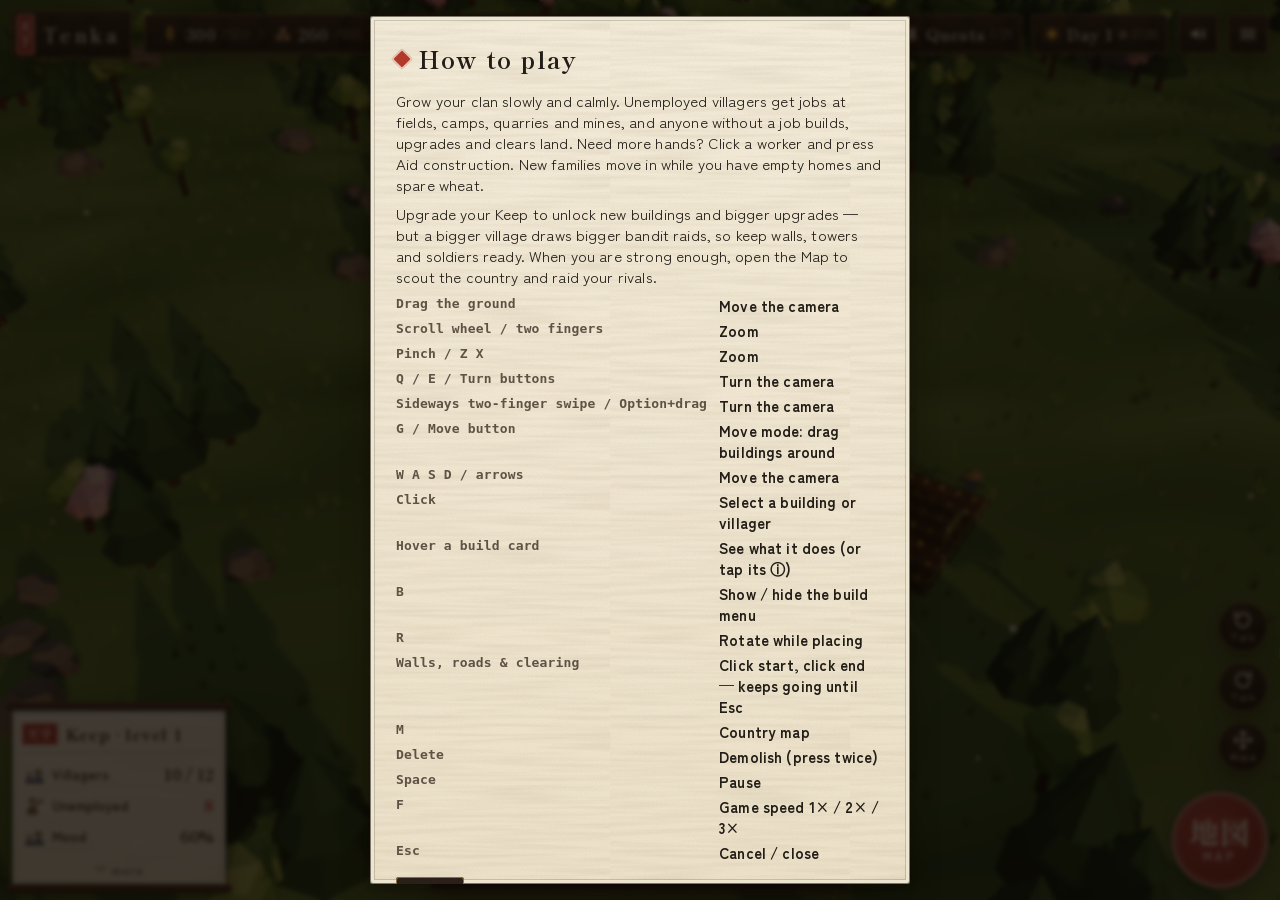
==== commit 9c460baf: "A Japanese look for the whole interface: washi paper, ink frames, lacquer and gold, vermilion seals," ====
--- a/index.html
+++ b/index.html
@@ -6,7 +6,11 @@
 <meta name="apple-mobile-web-app-capable" content="yes">
 <meta name="theme-color" content="#1c1a17">
 <title>Tenka — Rise of the Clan</title>
+<link rel="preconnect" href="https://fonts.googleapis.com">
+<link rel="preconnect" href="https://fonts.gstatic.com" crossorigin>
+<link rel="stylesheet" href="https://fonts.googleapis.com/css2?family=Shippori+Mincho:wght@500;700;800&family=Zen+Kaku+Gothic+New:wght@500;700&display=swap">
 <link rel="stylesheet" href="css/style.css">
+<link rel="stylesheet" href="css/theme.css">
 <link rel="manifest" href="manifest.webmanifest">
 <link rel="apple-touch-icon" href="icons/apple-touch-icon.png">
 <link rel="icon" type="image/png" href="icons/icon-192.png">
--- a/css/style.css
+++ b/css/style.css
@@ -44,7 +44,9 @@
 .res.menu { font-size: 18px; min-width: 42px; justify-content: center; }
 .resbar { display: flex; gap: 6px; }
 .spacer { flex: 1; }
-@media (max-width: 900px) { .brand .word, .res small { display: none; } .res { padding: 6px 7px; } }
+@media (max-width: 900px) { html:not(.site-pc) .brand .word, html:not(.site-pc) .res small { display: none; } html:not(.site-pc) .res { padding: 6px 7px; } }
+html.site-mobile .brand .word, html.site-mobile .res small { display: none; }
+html.site-mobile .res { padding: 6px 7px; }
 
 /* ---------- build bar ---------- */
 .buildbar { position: fixed; left: 50%; transform: translateX(-50%); bottom: calc(10px + env(safe-area-inset-bottom)); z-index: 10; width: min(980px, calc(100% - 24px)); background: var(--paper); border: 1px solid var(--line); border-radius: 16px; box-shadow: var(--shade); overflow: hidden; }
@@ -110,7 +112,8 @@
 @keyframes tin { from { opacity: 0; transform: translateX(-10px); } }
 
 .keys { position: fixed; left: 14px; bottom: calc(14px + env(safe-area-inset-bottom)); z-index: 5; color: rgba(255, 250, 240, .85); font-size: 12px; text-shadow: 0 1px 3px rgba(0,0,0,.7); pointer-events: none; }
-@media (max-width: 1250px) { .keys { display: none; } }
+@media (max-width: 1250px) { html:not(.site-pc) .keys { display: none; } }
+html.site-mobile .keys { display: none; }
 
 /* ---------- modal ---------- */
 .modal { position: fixed; inset: 0; z-index: 30; display: flex; align-items: center; justify-content: center; padding: 16px; }
@@ -205,7 +208,8 @@
 .pill { background: var(--paper-2); border-radius: 99px; padding: 2px 10px; font-size: 12px; font-weight: 700; }
 .choice { display: grid; grid-template-columns: 1fr 1fr; gap: 12px; }
 .choice > div { border: 1px solid var(--line); border-radius: 12px; padding: 12px; display: flex; flex-direction: column; gap: 6px; }
-@media (max-width: 700px) { .choice { grid-template-columns: 1fr; } }
+@media (max-width: 700px) { html:not(.site-pc) .choice { grid-template-columns: 1fr; } }
+html.site-mobile .choice { grid-template-columns: 1fr; }
 
 .battleui { position: absolute; inset: 0; pointer-events: none; }
 .battleui > * { pointer-events: auto; }
@@ -237,7 +241,8 @@
 
 /* ---------- calmer layout (v4): resources on top, clan bottom-left, build centre, map bottom-right ---------- */
 .buildbar { width: min(760px, calc(100% - 520px)); min-width: 420px; }
-@media (max-width: 1000px) { .buildbar { width: calc(100% - 24px); min-width: 0; bottom: calc(96px + env(safe-area-inset-bottom)); } }
+@media (max-width: 1000px) { html:not(.site-pc) .buildbar { width: calc(100% - 24px); min-width: 0; bottom: calc(96px + env(safe-area-inset-bottom)); } }
+html.site-mobile .buildbar { width: calc(100% - 24px); min-width: 0; bottom: calc(96px + env(safe-area-inset-bottom)); }
 .clan { position: fixed; left: 12px; bottom: calc(12px + env(safe-area-inset-bottom)); z-index: 10; width: 236px; background: var(--paper); border: 1px solid var(--line); border-radius: 16px; box-shadow: var(--shade); padding: 10px; display: flex; flex-direction: column; gap: 4px; }
 .clan .crest { display: flex; align-items: center; gap: 8px; border: 0; background: var(--ink); color: #f4ecdb; border-radius: 10px; padding: 6px 10px; font: 700 15px var(--mincho); margin-bottom: 4px; }
 .clan .crest .kanji { background: var(--verm); border-radius: 6px; padding: 1px 6px; font-size: 13px; }
@@ -249,7 +254,10 @@
 .mapbig { position: fixed; right: 12px; bottom: calc(12px + env(safe-area-inset-bottom)); z-index: 10; width: 112px; height: 104px; border-radius: 18px; border: 2px solid var(--verm); background: var(--paper); box-shadow: var(--shade); display: flex; flex-direction: column; align-items: center; justify-content: center; gap: 4px; }
 .mapbig b { font: 700 18px var(--mincho); color: var(--verm-d); letter-spacing: .08em; }
 .mapbig:active { transform: scale(.96); }
-@media (max-width: 1000px) { .clan { width: auto; right: 136px; flex-direction: row; flex-wrap: wrap; } .clan .crow { width: auto; } .mapbig { width: 112px; height: 72px; } }
+@media (max-width: 1000px) { html:not(.site-pc) .clan { width: auto; right: 136px; flex-direction: row; flex-wrap: wrap; } html:not(.site-pc) .clan .crow { width: auto; } html:not(.site-pc) .mapbig { width: 112px; height: 72px; } }
+html.site-mobile .clan { width: auto; right: 136px; flex-direction: row; flex-wrap: wrap; }
+html.site-mobile .clan .crow { width: auto; }
+html.site-mobile .mapbig { width: 112px; height: 72px; }
 .raidbanner { position: fixed; left: 50%; transform: translateX(-50%); top: calc(62px + env(safe-area-inset-top)); z-index: 12; background: #5a1a12; color: #ffe9dc; border: 2px solid #e0584a; border-radius: 12px; padding: 8px 16px; display: flex; align-items: center; gap: 10px; box-shadow: var(--shade); max-width: calc(100% - 24px); }
 .raidbanner small { color: #f2b9a8; }
 .card.locked { opacity: .55; }
@@ -284,7 +292,8 @@
 .soldier[disabled] { opacity: .7; }
 .sheet.xwide { max-width: 1100px; }
 .trees { display: grid; grid-template-columns: repeat(3, minmax(0, 1fr)); gap: 14px; }
-@media (max-width: 900px) { .trees { grid-template-columns: repeat(2, minmax(0, 1fr)); } }
+@media (max-width: 900px) { html:not(.site-pc) .trees { grid-template-columns: repeat(2, minmax(0, 1fr)); } }
+html.site-mobile .trees { grid-template-columns: repeat(2, minmax(0, 1fr)); }
 .trees > .upgrade, .trees > .why { grid-column: 1 / -1; }
 .tree { display: flex; flex-direction: column; align-items: stretch; }
 .thead { display: flex; align-items: center; gap: 8px; margin-bottom: 6px; font: 700 16px var(--mincho); }
@@ -307,7 +316,8 @@
 .ctool:active { transform: scale(.94); }
 .ctool.on { background: var(--verm); border-color: var(--verm-d); color: #fff; }
 .ctool.on small { color: #fff; }
-@media (max-width: 1000px) { .camtools { bottom: calc(96px + env(safe-area-inset-bottom)); } }
+@media (max-width: 1000px) { html:not(.site-pc) .camtools { bottom: calc(96px + env(safe-area-inset-bottom)); } }
+html.site-mobile .camtools { bottom: calc(96px + env(safe-area-inset-bottom)); }
 #ui.mode-map > .camtools, #ui.mode-battle .ctool.mv { display: none !important; }
 /* branching skill trees */
 .research { display: flex; flex-direction: column; gap: 12px; }
@@ -348,7 +358,7 @@
 .panel, .sheet, .toast, .btop, .info, .icard, .maplabel small, .hint { overflow-wrap: anywhere; }
 /* the side panel stops above the Turn / Move buttons */
 .panel { max-height: calc(100% - 400px); min-height: 180px; }
-@media (orientation: portrait) { .panel { max-height: calc(100% - 430px); } }
+@media (orientation: portrait) { html:not(.site-pc) .panel { max-height: calc(100% - 430px); } }
 .panel.mappanel { max-height: calc(100% - 90px); }
 .bbanner { font-size: clamp(17px, 3vw, 28px); width: max-content; max-width: calc(100vw - 40px); white-space: normal; text-align: center; line-height: 1.25; }
 .sheet h2 { font-size: clamp(19px, 3vw, 24px); }
@@ -367,13 +377,13 @@
 .toggle.vol input[type=range] { flex: 1; accent-color: var(--verm); }
 
 /* narrow screens (portrait iPad): the build menu leaves the right edge free for the Turn / Move buttons */
-@media (max-width: 1000px) {
-  .buildbar { left: 12px; transform: none; width: calc(100% - 92px); min-width: 0; }
-  .buildbar.closed { width: auto; }
-}
+@media (max-width: 1000px) { html:not(.site-pc) .buildbar { left: 12px; transform: none; width: calc(100% - 92px); min-width: 0; } html:not(.site-pc) .buildbar.closed { width: auto; } }
+html.site-mobile .buildbar { left: 12px; transform: none; width: calc(100% - 92px); min-width: 0; }
+html.site-mobile .buildbar.closed { width: auto; }
 /* the map hint never runs under the Map button */
 .maphint { white-space: normal; text-align: center; max-width: calc(100% - 290px); }
-@media (max-width: 700px) { .maphint { display: none; } }
+@media (max-width: 700px) { html:not(.site-pc) .maphint { display: none; } }
+html.site-mobile .maphint { display: none; }
 .top .mute.off { color: var(--verm); border-color: var(--verm); }
 /* the open/close button of the build menu stays visible even when the tabs have to scroll */
 .tab.toggle { position: sticky; right: 0; background: var(--paper-2); z-index: 1; }
@@ -433,3 +443,501 @@
 #ui.lefty .clan { left: auto; right: 12px; }
 #ui.lefty .panel:not(.mappanel) { right: auto; left: 12px; }
 #ui.lefty .toasts { left: auto; right: 16px; align-items: flex-end; }
+
+/* raids: the banner and the command bar */
+.raidbanner .rbtext { display: flex; flex-direction: column; }
+.raidbanner .btn.ghost { color: #ffe9dc; border-color: #e0584a; background: transparent; }
+#ui.raiding .buildbar { display: none; }
+.raidcmd { position: fixed; left: 50%; transform: translateX(-50%); max-width: calc(100% - 520px); min-width: 300px; bottom: calc(12px + env(safe-area-inset-bottom)); z-index: 11; display: flex; flex-wrap: wrap; gap: 6px 10px; align-items: center; justify-content: center; background: var(--paper); border: 2px solid #c2412d; border-radius: 16px; box-shadow: var(--shade); padding: 8px; }
+.raidcmd .groups, .raidcmd .cmds { display: flex; flex-wrap: wrap; gap: 6px; }
+.raidcmd .grp { display: flex; align-items: center; gap: 6px; border: 1px solid var(--line); background: var(--paper-2); border-radius: 10px; padding: 5px 9px; }
+.raidcmd .grp.on { background: #ffe9a8; border-color: #d9a441; }
+.raidcmd .grp span { display: flex; flex-direction: column; line-height: 1.1; text-align: left; }
+.raidcmd .grp b { font-size: 16px; }
+.raidcmd .grp small { font-size: 11px; color: var(--ink-2, #6b5f52); }
+@media (max-width: 1000px) { html:not(.site-pc) .raidcmd { max-width: calc(100% - 270px); left: auto; right: 132px; transform: none; } html:not(.site-pc) #ui.lefty .raidcmd { right: auto; left: 132px; } }
+html.site-mobile .raidcmd { max-width: calc(100% - 270px); left: auto; right: 132px; transform: none; }
+html.site-mobile #ui.lefty .raidcmd { right: auto; left: 132px; }
+
+/* map labels that would overlap shrink to just the name */
+.maplabel.crowded small, .maplabel.crowded .icon { display: none; }
+.maplabel.crowded { padding: 2px 8px; opacity: .85; }
+.mapside .mission { cursor: pointer; }
+
+/* a building without a road */
+.noroad { background: #fbe3dc; border: 1px solid #e0584a; border-radius: 10px; padding: 8px 10px; display: flex; flex-direction: column; gap: 4px; }
+.noroad b { color: #9e2a22; }
+.noroad p { margin: 0; font-size: 13px; }
+
+/* research: eras side by side */
+.techtree { display: flex; flex-direction: column; gap: 10px; }
+.techtree .thead { display: flex; gap: 16px; align-items: center; flex-wrap: wrap; }
+.techtree .era { display: flex; align-items: center; gap: 10px; }
+.techtree .ek { background: var(--verm); color: #fff; border-radius: 8px; padding: 4px 8px; font: 700 18px var(--mincho); }
+.techtree .era small { display: block; color: var(--ink-2, #6b5f52); }
+.techtree .era b { font-size: 18px; }
+.techtree .wis { display: flex; align-items: center; gap: 8px; flex: 1; min-width: 240px; }
+.techtree .wis span { display: flex; flex-direction: column; }
+.techtree .wis .bar { flex: 1; min-width: 80px; }
+.techtree .ewrap { overflow-x: auto; padding-bottom: 6px; }
+.techtree .ecols { display: flex; gap: 10px; align-items: flex-start; }
+.techtree .ecol { width: 210px; flex: 0 0 210px; display: flex; flex-direction: column; gap: 8px; background: var(--paper-2); border-radius: 12px; padding: 8px; }
+.techtree .ecol.now { background: #fff3d6; outline: 2px solid var(--gold, #d9a441); }
+.techtree .ecol.future { opacity: .78; }
+.techtree .ehead { display: flex; align-items: center; gap: 8px; }
+.techtree .ehead .ek { font-size: 14px; padding: 2px 6px; }
+.techtree .tech { background: var(--paper); border: 1px solid var(--line); border-radius: 10px; padding: 8px; display: flex; flex-direction: column; gap: 4px; }
+.techtree .tech small { font-size: 12px; line-height: 1.3; }
+.techtree .tech.key { border: 2px solid var(--verm); }
+.techtree .tech.done { background: #e8f1dc; border-color: #9cc27a; }
+.techtree .tech.locked b, .techtree .tech.locked > small:not(.why) { opacity: .55; }
+.techtree .tech.full { border-color: #d9a441; box-shadow: 0 0 0 2px #f3dc9a inset; }
+.techtree .tech .row { display: flex; gap: 6px; align-items: center; justify-content: space-between; flex-wrap: wrap; }
+.wonderbox .wbonus { font-weight: 700; margin: 0; }
+.wonderbox .wbonus small { font-weight: normal; color: var(--ink-2, #6b5f52); }
+
+/* the Research button in the top bar */
+.res.research { cursor: pointer; border: 1px solid var(--line); display: inline-flex; flex-direction: row; align-items: center; gap: 5px; white-space: nowrap; }
+.res.research.full { border-color: #d9a441; box-shadow: 0 0 0 2px #f3dc9a; }
+@media (max-width: 900px) { html:not(.site-pc) .res.research b { display: none; } }
+html.site-mobile .res.research b { display: none; }
+
+/* ================= the research tree: ink on washi ================= */
+.rt-sheet { background: #f4ecd9; }
+.rtree { display: flex; flex-direction: column; gap: 10px; }
+.rt-head { display: flex; align-items: center; gap: 18px; flex-wrap: wrap; }
+.rt-era { display: flex; align-items: center; gap: 10px; }
+.rt-era .ek { font: 700 22px var(--mincho); color: #fff; background: #b8342a; border-radius: 50%; width: 46px; height: 46px; display: grid; place-items: center; box-shadow: 0 0 0 3px #f4ecd9, 0 0 0 4px #b8342a; }
+.rt-era small { display: block; color: #7a6b58; letter-spacing: .08em; text-transform: uppercase; font-size: 11px; }
+.rt-era b { font: 700 20px var(--mincho); color: #2b2118; }
+.rt-wis { display: flex; align-items: center; gap: 10px; flex: 1; min-width: 260px; }
+.rt-wis span { display: flex; flex-direction: column; }
+.rt-wis small { color: #7a6b58; }
+.rt-wis .brush { flex: 1; height: 12px; min-width: 90px; background: rgba(43, 33, 24, .08); border-radius: 12px 4px 12px 4px; overflow: hidden; }
+.rt-wis .brush i { display: block; height: 100%; background: linear-gradient(90deg, #2b2118 0%, #4a3a2c 70%, rgba(74, 58, 44, .5) 100%); border-radius: 12px 4px 12px 4px; }
+.rt-wrap { position: relative; overflow: auto; max-height: min(58vh, 560px); border-radius: 14px; cursor: grab;
+  background:
+    radial-gradient(ellipse at 20% 10%, rgba(255, 255, 255, .55), transparent 50%),
+    radial-gradient(ellipse at 80% 90%, rgba(200, 170, 120, .18), transparent 55%),
+    repeating-linear-gradient(115deg, rgba(120, 95, 60, .035) 0 2px, transparent 2px 7px),
+    #f6efdd;
+  box-shadow: inset 0 0 0 1px #d8c8a4, inset 0 0 40px rgba(120, 90, 50, .15); }
+.rt-wrap.grab { cursor: grabbing; }
+.rt-canvas { position: relative; }
+.rt-svg { position: absolute; inset: 0; pointer-events: none; }
+.rt-sep { fill: none; stroke: #7a6b58; stroke-width: 1.4; opacity: .25; stroke-linecap: round; }
+.rt-sun { fill: #b8342a; opacity: .9; }
+.rt-eraK { font: 700 30px var(--mincho); fill: #2b2118; text-anchor: middle; opacity: .55; }
+.rt-eraK.now { fill: #fff; opacity: 1; }
+.rt-eraK.past { opacity: .8; }
+.rt-eraN { font: 600 12px system-ui, sans-serif; fill: #7a6b58; text-anchor: middle; letter-spacing: .06em; }
+.rt-lane { stroke: #7a6b58; stroke-width: 1; stroke-dasharray: 2 8; opacity: .22; }
+.rt-laneN { font: 600 12px system-ui, sans-serif; fill: #7a6b58; }
+.rt-laneK { font: 700 20px var(--mincho); fill: #2b2118; opacity: .2; }
+.rt-br { fill: none; stroke-linecap: round; stroke-width: 2.6; }
+.rt-br-back { stroke-width: 8; opacity: .12; }
+.rt-br.dim { stroke: #6b5f52; opacity: .35; }
+.rt-br.rt-br-back.dim { opacity: .06; }
+.rt-br.open { stroke: #c9962f; }
+.rt-br.done { stroke: #b8342a; }
+.rt-br.rt-br-back.done { stroke: #b8342a; opacity: .16; }
+.rt-br.rt-br-back.open { stroke: #c9962f; opacity: .18; }
+.rt-flower circle { fill: #f6bccb; stroke: #c0607a; stroke-width: .6; }
+.rt-flower circle.c { fill: #e8b04a; stroke: none; }
+.rt-node { position: absolute; display: flex; align-items: center; gap: 8px; padding: 6px 8px; text-align: left; border-radius: 12px 12px 12px 4px;
+  background: linear-gradient(180deg, #fffaf0, #f7eedb); border: 1.5px solid #cdb98f; box-shadow: 0 2px 6px rgba(60, 40, 20, .12); color: #2b2118; cursor: pointer; transition: transform .12s, box-shadow .12s; }
+.rt-node:hover { transform: translateY(-1px); box-shadow: 0 4px 12px rgba(60, 40, 20, .18); }
+.rt-node .nm { display: flex; flex-direction: column; min-width: 0; }
+.rt-node .nm b { font: 700 12.5px var(--mincho); line-height: 1.15; overflow-wrap: normal; word-break: keep-all; }
+.rt-node .nm small { font-size: 11px; color: #7a6b58; }
+.rt-node .seal { --p: 0; flex: 0 0 38px; width: 38px; height: 38px; border-radius: 50%; display: grid; place-items: center;
+  background: conic-gradient(#c9962f calc(var(--p) * 1turn), rgba(43, 33, 24, .12) 0); }
+.rt-node .seal > span { width: 30px; height: 30px; border-radius: 50%; display: grid; place-items: center; background: #fbf5e8; font: 700 16px var(--mincho); color: #4a3a2c; }
+.rt-node.done { background: linear-gradient(180deg, #fff7ef, #f6e6d9); border-color: #d7a28f; }
+.rt-node.done .seal { background: #b8342a; }
+.rt-node.done .seal > span { background: #b8342a; color: #fff; box-shadow: inset 0 0 0 2px rgba(255, 255, 255, .5); transform: rotate(-8deg); }
+.rt-node.open { border-color: #c9962f; box-shadow: 0 0 0 3px rgba(233, 196, 106, .35), 0 2px 8px rgba(60, 40, 20, .15); }
+.rt-node.full { border-color: #c9962f; animation: rtglow 1.8s ease-in-out infinite; }
+@keyframes rtglow { 0%, 100% { box-shadow: 0 0 0 3px rgba(233, 196, 106, .35); } 50% { box-shadow: 0 0 0 7px rgba(233, 196, 106, .55); } }
+.rt-node.locked { opacity: .5; filter: saturate(.3); }
+.rt-node.key { border-width: 2px; border-color: #b8342a; }
+.rt-node.key.locked { border-color: #b8a68c; }
+.rt-node.sel { outline: 2.5px solid #2b2118; outline-offset: 2px; }
+.rt-detail { display: flex; gap: 14px; align-items: center; background: #fffaf0; border: 1px solid #d8c8a4; border-radius: 14px; padding: 12px 14px; min-height: 96px; flex-wrap: wrap; }
+.rd-seal { width: 58px; height: 58px; border-radius: 50%; display: grid; place-items: center; font: 700 26px var(--mincho); background: #efe4c8; color: #4a3a2c; flex: 0 0 58px; }
+.rd-seal.done { background: #b8342a; color: #fff; transform: rotate(-8deg); }
+.rd-seal.open, .rd-seal.full { background: #f3dc9a; }
+.rd-text { flex: 1; min-width: 220px; }
+.rd-head b { font: 700 18px var(--mincho); display: block; }
+.rd-head small { color: #7a6b58; }
+.rd-text p { margin: 4px 0; }
+.rd-req { display: flex; gap: 6px; flex-wrap: wrap; align-items: center; }
+.rd-req .rq { font-size: 12px; background: #efe4c8; border-radius: 99px; padding: 2px 8px; }
+.rd-req .rq.ok { background: #f6d9cf; color: #9e2a22; }
+.rd-act { display: flex; flex-direction: column; gap: 6px; min-width: 220px; }
+.rd-act .row { display: flex; gap: 8px; align-items: center; justify-content: flex-end; flex-wrap: wrap; }
+.rd-act .hanko { align-self: flex-end; width: 64px; height: 64px; border: 3px solid #b8342a; color: #b8342a; border-radius: 10px; display: grid; place-items: center; font: 700 34px var(--mincho); transform: rotate(-10deg); opacity: .85; }
+
+/* a new version is ready */
+.updbanner { position: fixed; left: 50%; transform: translateX(-50%); top: calc(60px + env(safe-area-inset-top)); z-index: 40; display: flex; gap: 10px; align-items: center; background: #2b2118; color: #f4ecdb; padding: 10px 14px; border-radius: 14px; box-shadow: var(--shade); }
+.updbanner .btn.ghost { color: #f4ecdb; border-color: #6b5f52; }
+
+/* ================= research as a hanging scroll (kakejiku) ================= */
+.kake-sheet { background: transparent !important; box-shadow: none !important; padding: 0 14px !important; overflow-x: hidden !important; }
+.kake-sheet > h2 { display: none; }
+.kake-sheet > .actions { margin-top: -6px; justify-content: center; }
+.kake { position: relative; display: flex; flex-direction: column; padding: 0 18px;
+  background: linear-gradient(90deg, #5b4a33 0 6px, transparent 6px), linear-gradient(270deg, #5b4a33 0 6px, transparent 6px),
+    repeating-linear-gradient(45deg, #7b6743 0 6px, #86724c 6px 12px);       /* silk brocade mounting */
+  box-shadow: 0 18px 40px rgba(20, 12, 4, .45); border-radius: 4px; }
+.kake-roll { height: 22px; margin: 0 -12px; border-radius: 11px; position: relative;
+  background: linear-gradient(180deg, #6b4a2e 0%, #3b2619 45%, #24160d 100%); box-shadow: 0 3px 8px rgba(0, 0, 0, .4); }
+.kake-roll::before, .kake-roll::after { content: ''; position: absolute; top: -3px; width: 22px; height: 28px; border-radius: 6px;
+  background: radial-gradient(circle at 40% 35%, #f3d58a, #b98a2e 60%, #6e4d17); }
+.kake-roll::before { left: -2px; } .kake-roll::after { right: -2px; }
+.kake-roll.top { margin-bottom: 0; } .kake-roll.bottom { margin-top: 0; }
+.kake-head { background: #efe5cc; padding: 12px 18px; display: flex; flex-wrap: wrap; gap: 14px 22px; align-items: center; border-bottom: 1px solid #d3c29c; }
+.kh-era { display: flex; align-items: center; gap: 10px; }
+.kh-era .seal { background: #b8342a; color: #fff; font: 700 18px var(--mincho); padding: 6px 8px; border-radius: 6px; transform: rotate(-4deg); }
+.kh-era small { display: block; color: #7a6b58; font-size: 11px; letter-spacing: .06em; text-transform: uppercase; }
+.kh-era b { font: 700 19px var(--mincho); color: #2b2118; }
+.kh-wis { display: flex; align-items: center; gap: 10px; flex: 1; min-width: 240px; }
+.kh-wis span { display: flex; flex-direction: column; } .kh-wis small { color: #7a6b58; }
+.brush { height: 11px; background: rgba(43, 33, 24, .09); border-radius: 12px 3px 12px 3px; overflow: hidden; flex: 1; min-width: 80px; }
+.brush i { display: block; height: 100%; background: linear-gradient(90deg, #2b2118, #4a3a2c 75%, rgba(74, 58, 44, .45)); border-radius: 12px 3px 12px 3px; }
+.kh-legend { display: flex; align-items: center; gap: 6px; font-size: 12px; color: #6b5f52; }
+.kh-legend .lg { width: 20px; height: 20px; border-radius: 50%; display: inline-grid; place-items: center; font: 700 11px var(--mincho); margin-left: 6px; }
+.lg.done { background: #b8342a; color: #fff; } .lg.open { color: #c9962f; border: 1.5px solid #c9962f; } .lg.locked { color: #a89a86; border: 1.5px solid #cdbfa6; }
+.kake-paper { max-height: min(66vh, 680px); overflow-y: auto; padding: 6px 22px 20px;
+  background: radial-gradient(ellipse at 30% 0%, rgba(255, 255, 255, .5), transparent 60%), repeating-linear-gradient(100deg, rgba(120, 95, 60, .03) 0 2px, transparent 2px 6px), #f6efdd;
+  box-shadow: inset 0 10px 18px -12px rgba(60, 40, 20, .35), inset 0 -10px 18px -12px rgba(60, 40, 20, .35); }
+.kake-era { display: flex; gap: 16px; padding: 18px 0 22px; border-bottom: 1px dashed rgba(107, 95, 82, .35); }
+.kake-era:last-child { border-bottom: 0; }
+.kake-era.future { opacity: .72; }
+.ke-side { flex: 0 0 54px; display: flex; flex-direction: column; align-items: center; gap: 10px; padding-top: 6px; }
+.ke-kanji { writing-mode: vertical-rl; font: 700 34px var(--mincho); color: #2b2118; letter-spacing: .12em; opacity: .85; }
+.kake-era.now .ke-kanji { color: #b8342a; opacity: 1; }
+.ke-seal { width: 30px; height: 30px; border: 2px solid #b8342a; color: #b8342a; border-radius: 5px; display: grid; place-items: center; font: 700 15px var(--mincho); transform: rotate(-6deg); }
+.ke-main { flex: 1; min-width: 0; display: flex; flex-direction: column; gap: 8px; }
+.ke-paint { height: 150px; border-radius: 6px; overflow: hidden; -webkit-mask-image: linear-gradient(180deg, transparent 0, #000 12%, #000 80%, transparent 100%); mask-image: linear-gradient(180deg, transparent 0, #000 12%, #000 80%, transparent 100%); }
+.ke-paint svg { width: 100%; height: 100%; display: block; }
+.ke-title { display: flex; align-items: baseline; gap: 12px; flex-wrap: wrap; margin-top: -8px; }
+.ke-title b { font: 700 21px var(--mincho); color: #2b2118; }
+.ke-title small { color: #7a6b58; }
+.kake-era.now .ke-title small { color: #b8342a; font-weight: 700; }
+.ke-text { margin: 0; color: #4a3f33; font-style: italic; }
+.ke-grid { display: grid; grid-template-columns: repeat(auto-fill, minmax(220px, 1fr)); gap: 10px; }
+.ke-key .scard { border-width: 2px; }
+.scard { background: rgba(255, 252, 244, .92); border: 1px solid #d3c29c; border-radius: 10px; padding: 10px 11px; display: flex; flex-direction: column; gap: 6px; box-shadow: 0 1px 3px rgba(60, 40, 20, .08); }
+.scard.key { border-color: #b8342a; background: rgba(255, 246, 238, .95); }
+.scard.done { background: rgba(250, 238, 230, .75); border-color: #e0b7a8; }
+.scard.locked { opacity: .62; }
+.scard.open, .scard.full { border-color: #c9962f; box-shadow: 0 0 0 3px rgba(233, 196, 106, .28); }
+.scard.full { animation: rtglow 1.8s ease-in-out infinite; }
+.sc-top { display: flex; align-items: center; gap: 9px; }
+.sc-seal { --p: 0; flex: 0 0 34px; width: 34px; height: 34px; border-radius: 50%; display: grid; place-items: center; background: conic-gradient(#c9962f calc(var(--p) * 1turn), rgba(43, 33, 24, .12) 0); }
+.sc-seal > span { width: 27px; height: 27px; border-radius: 50%; display: grid; place-items: center; background: #fbf5e8; font: 700 14px var(--mincho); color: #4a3a2c; }
+.scard.done .sc-seal { background: #b8342a; } .scard.done .sc-seal > span { background: #b8342a; color: #fff; transform: rotate(-8deg); }
+.sc-name { flex: 1; display: flex; flex-direction: column; min-width: 0; }
+.sc-name b { font: 700 15px var(--mincho); color: #2b2118; }
+.sc-name small { font-size: 11px; color: #7a6b58; }
+.sc-tag { font-size: 11px; font-weight: 700; border-radius: 99px; padding: 2px 8px; white-space: nowrap; }
+.sc-tag.done { background: #b8342a; color: #fff; } .sc-tag.open { background: #f3dc9a; color: #6b4a14; } .sc-tag.full { background: #c9962f; color: #fff; } .sc-tag.locked { background: #e9e0cc; color: #8a7c66; }
+.sc-desc { margin: 0; font-size: 13px; color: #3d342a; }
+.sc-need { margin: 0; font-size: 12px; color: #9e2a22; }
+.sc-prog { display: flex; align-items: center; gap: 8px; } .sc-prog small { color: #6b5f52; white-space: nowrap; }
+.sc-act { display: flex; gap: 6px; align-items: center; justify-content: flex-end; flex-wrap: wrap; }
+.sc-act small { color: #6b5f52; margin-right: auto; }
+@media (max-width: 700px) { html:not(.site-pc) .ke-side { flex-basis: 34px; } html:not(.site-pc) .ke-kanji { font-size: 24px; } html:not(.site-pc) .kake { padding: 0 8px; } html:not(.site-pc) .kake-paper { padding: 4px 10px 14px; } }
+html.site-mobile .ke-side { flex-basis: 34px; }
+html.site-mobile .ke-kanji { font-size: 24px; }
+html.site-mobile .kake { padding: 0 8px; }
+html.site-mobile .kake-paper { padding: 4px 10px 14px; }
+
+/* ================= research: one scroll per era, ink and gold ================= */
+.rs { display: flex; flex-direction: column; gap: 10px; align-items: center; }
+.rs-tabs { display: flex; gap: 8px; flex-wrap: wrap; justify-content: center; }
+.rs-tab { width: 58px; padding: 6px 0 4px; border-radius: 8px; border: 1px solid #6b5a3a; background: linear-gradient(180deg, #3b2a1c, #22170f); color: #d9c38c; display: flex; flex-direction: column; align-items: center; gap: 2px; cursor: pointer; box-shadow: 0 2px 6px rgba(0, 0, 0, .35); }
+.rs-tab .rk { font: 700 16px var(--mincho); }
+.rs-tab small { font-size: 10px; opacity: .8; }
+.rs-tab.past { color: #f0d9a0; } .rs-tab.past small { color: #e8634f; }
+.rs-tab.now { border-color: #e8c25a; box-shadow: 0 0 0 2px rgba(232, 194, 90, .35); }
+.rs-tab.future { opacity: .55; }
+.rs-tab.on { background: linear-gradient(180deg, #b8342a, #7d1f18); color: #fff; border-color: #f3d58a; opacity: 1; }
+.rs-scroll { width: min(960px, 100%); display: flex; flex-direction: column; padding: 0 16px;
+  background: repeating-linear-gradient(45deg, #5a4a2c 0 6px, #66543a 6px 12px); border-radius: 4px; box-shadow: 0 18px 40px rgba(0, 0, 0, .5); }
+.rs-paper { position: relative; max-height: min(70vh, 720px); overflow: auto; color: #e9dcc0;
+  background:
+    radial-gradient(ellipse at 15% 20%, rgba(255, 255, 255, .07), transparent 45%),
+    radial-gradient(ellipse at 85% 70%, rgba(201, 150, 47, .09), transparent 50%),
+    radial-gradient(ellipse at 50% 110%, rgba(255, 255, 255, .06), transparent 60%),
+    repeating-linear-gradient(100deg, rgba(255, 255, 255, .012) 0 2px, transparent 2px 6px),
+    #1c1916;
+  box-shadow: inset 0 12px 20px -12px rgba(0, 0, 0, .8), inset 0 -12px 20px -12px rgba(0, 0, 0, .8); transform-origin: top center; }
+.rs-scroll.unroll .rs-paper { animation: unroll .9s cubic-bezier(.3, .7, .3, 1); }
+@keyframes unroll { from { max-height: 0; opacity: .3; } to { max-height: min(70vh, 720px); opacity: 1; } }
+.rs-scroll.rolling .rs-paper { max-height: 0 !important; opacity: .2; transition: max-height .85s ease-in, opacity .85s; overflow: hidden; }
+.rs-head { position: relative; padding: 0 20px 10px; }
+.rs-paint { height: 120px; margin: 0 -20px; filter: invert(.88) sepia(.25); opacity: .55; -webkit-mask-image: linear-gradient(180deg, transparent, #000 25%, #000 70%, transparent); mask-image: linear-gradient(180deg, transparent, #000 25%, #000 70%, transparent); }
+.rs-paint svg { width: 100%; height: 100%; display: block; }
+.rs-title { display: flex; gap: 14px; align-items: flex-start; margin-top: -40px; position: relative; }
+.rs-kanji { font: 700 40px var(--mincho); color: #e8c25a; text-shadow: 0 0 14px rgba(232, 194, 90, .45); writing-mode: vertical-rl; letter-spacing: .1em; }
+.rs-title small { display: block; color: #c9962f; font-size: 11px; letter-spacing: .08em; text-transform: uppercase; }
+.rs-title b { display: block; font: 700 24px var(--mincho); color: #f3e6c4; letter-spacing: .03em; }
+.rs-title em { display: block; color: #bfae8c; font-size: 13px; margin-top: 2px; }
+.rs-wis { display: flex; align-items: center; gap: 10px; margin-top: 10px; }
+.rs-wis span { display: flex; flex-direction: column; } .rs-wis small { color: #a8987a; }
+.rs-wis .icon { filter: drop-shadow(0 0 4px rgba(232, 194, 90, .4)); }
+.brush.gold { background: rgba(232, 194, 90, .12); } .brush.gold i { background: linear-gradient(90deg, #8a6a24, #e8c25a 80%, rgba(243, 213, 138, .6)); }
+.rs-paper .why { color: #f09a86; }
+.rs-treewrap { overflow-x: auto; display: flex; justify-content: center; }
+.rs-tree { position: relative; flex: 0 0 auto; }
+.rs-svg { position: absolute; inset: 0; pointer-events: none; overflow: visible; }
+.rs-line { fill: none; stroke-linecap: round; stroke-width: 2.4; }
+.rs-line.dim { stroke: #5b5142; stroke-width: 1.6; stroke-dasharray: 3 6; }
+.rs-line.open { stroke: #c9962f; opacity: .85; filter: drop-shadow(0 0 3px rgba(232, 194, 90, .5)); }
+.rs-line.done { stroke: #f3d58a; stroke-width: 3.2; filter: drop-shadow(0 0 5px rgba(243, 213, 138, .8)); }
+.rs-lane { position: absolute; width: 140px; text-align: center; font-size: 11px; letter-spacing: .1em; text-transform: uppercase; color: #a8987a; }
+.rs-node { --p: 0; position: absolute; width: 76px; height: 76px; border-radius: 50%; display: grid; place-items: center; cursor: pointer; border: 0; padding: 0;
+  background: conic-gradient(#e8c25a calc(var(--p) * 1turn), #4a4133 0); box-shadow: 0 4px 12px rgba(0, 0, 0, .6); transition: transform .15s; }
+.rs-node:hover { transform: scale(1.06); }
+.rs-node > span { width: 64px; height: 64px; border-radius: 50%; display: grid; place-items: center; font: 700 26px var(--mincho);
+  background: radial-gradient(circle at 40% 35%, #3a332a, #1f1b16 70%); color: #cbb98f; box-shadow: inset 0 0 0 2px #7a6a4a; }
+.rs-node.done > span { background: radial-gradient(circle at 40% 35%, #c9473a, #7d1f18 75%); color: #fff3d6; box-shadow: inset 0 0 0 2px #f3d58a, 0 0 18px rgba(232, 99, 79, .5); }
+.rs-node.open, .rs-node.full { box-shadow: 0 0 0 3px rgba(232, 194, 90, .35), 0 0 22px rgba(232, 194, 90, .45); }
+.rs-node.open > span, .rs-node.full > span { color: #f3d58a; box-shadow: inset 0 0 0 2px #e8c25a; }
+.rs-node.full { animation: rsglow 1.6s ease-in-out infinite; }
+@keyframes rsglow { 0%, 100% { box-shadow: 0 0 0 3px rgba(232, 194, 90, .35), 0 0 18px rgba(232, 194, 90, .4); } 50% { box-shadow: 0 0 0 7px rgba(232, 194, 90, .55), 0 0 30px rgba(232, 194, 90, .7); } }
+.rs-node.locked > span { color: #6e6352; }
+.rs-node.locked::after { content: ''; position: absolute; right: 2px; bottom: 2px; width: 22px; height: 22px; border-radius: 50%; background: #2a241d url("data:image/svg+xml,%3Csvg xmlns='http://www.w3.org/2000/svg' viewBox='0 0 24 24'%3E%3Crect x='6' y='11' width='12' height='9' rx='1.5' fill='%23a8987a'/%3E%3Cpath d='M8.5 11V8.5a3.5 3.5 0 0 1 7 0V11' stroke='%23a8987a' stroke-width='2' fill='none'/%3E%3C/svg%3E") center/15px no-repeat; box-shadow: 0 0 0 1.5px #5b5142; }
+.rs-node.key { width: 92px; height: 92px; }
+.rs-node.key > span { width: 78px; height: 78px; font-size: 32px; }
+.rs-node.sel { outline: 3px solid #fff3d6; outline-offset: 4px; }
+.rs-node.root { cursor: default; }
+.rs-node.root > span { background: radial-gradient(circle at 40% 35%, #6b5421, #2c220f 75%); color: #f3d58a; box-shadow: inset 0 0 0 2px #e8c25a, 0 0 24px rgba(232, 194, 90, .5); }
+.rs-label { position: absolute; width: 140px; text-align: center; font: 700 13px var(--mincho); color: #e9dcc0; line-height: 1.2; text-shadow: 0 1px 2px #000; pointer-events: none; }
+.rs-label.root { width: 160px; color: #e8c25a; font-size: 12px; letter-spacing: .06em; }
+.rs-label.locked { color: #8a7d68; }
+.rs-label.done { color: #f3d58a; }
+.rs-detail { margin: 6px 16px 18px; display: flex; gap: 14px; align-items: center; flex-wrap: wrap; padding: 12px 14px; border-radius: 12px; background: rgba(0, 0, 0, .35); border: 1px solid #6b5a3a; }
+.rd-medal { width: 58px; height: 58px; border-radius: 50%; display: grid; place-items: center; font: 700 24px var(--mincho); background: #2a241d; color: #cbb98f; box-shadow: inset 0 0 0 2px #7a6a4a; flex: 0 0 58px; }
+.rd-medal.done { background: #9e2a22; color: #fff; box-shadow: inset 0 0 0 2px #f3d58a; }
+.rd-medal.open, .rd-medal.full { color: #f3d58a; box-shadow: inset 0 0 0 2px #e8c25a, 0 0 14px rgba(232, 194, 90, .4); }
+.rs-detail .rd-text { flex: 1; min-width: 220px; }
+.rs-detail .rd-text b { display: block; font: 700 19px var(--mincho); color: #f3e6c4; }
+.rs-detail .rd-text small { color: #c9962f; }
+.rs-detail .rd-text p { margin: 4px 0; color: #d9ccb0; }
+.rs-detail .rd-req .rq { background: #2f2921; color: #cbb98f; border-radius: 99px; padding: 2px 8px; font-size: 12px; }
+.rs-detail .rd-req .rq.ok { background: #4a1f1a; color: #f3b9aa; }
+.rs-detail .rd-act { display: flex; flex-direction: column; gap: 6px; min-width: 230px; }
+.rs-detail .rd-act small { color: #a8987a; }
+.rs-detail .rd-act .row { display: flex; gap: 8px; align-items: center; justify-content: flex-end; flex-wrap: wrap; }
+.rs-detail .cost .c { color: #e9dcc0; }
+.rs-detail .hanko { align-self: flex-end; width: 60px; height: 60px; border: 3px solid #e8634f; color: #e8634f; border-radius: 10px; display: grid; place-items: center; font: 700 32px var(--mincho); transform: rotate(-10deg); }
+.kake-sheet .rs .kake-roll { margin: 0 -12px; }
+.kake-sheet { border: 0 !important; }
+
+.upgrade .perk { margin: 2px 0 4px; font-size: 13px; color: #4a3f33; }
+.upgrade .perk b { color: #2b2118; }
+
+/* the war room */
+.wr-cols { display: flex; gap: 18px; justify-content: center; flex-wrap: wrap; padding: 6px 16px; }
+.wr-col { flex: 1 1 300px; max-width: 380px; display: flex; flex-direction: column; align-items: center; gap: 8px; background: rgba(0, 0, 0, .25); border: 1px solid #5b4a2e; border-radius: 12px; padding: 10px; }
+.wr-head { display: flex; align-items: center; gap: 10px; width: 100%; }
+.wr-head span { display: flex; flex-direction: column; flex: 1; }
+.wr-head b { font: 700 18px var(--mincho); color: #f3e6c4; }
+.wr-head small { color: #a8987a; }
+.wr-pts { align-items: center; flex: 0 0 auto !important; background: #3a2a14; border: 1px solid #c9962f; border-radius: 10px; padding: 2px 10px; }
+.wr-pts b { color: #f3d58a !important; font-size: 20px !important; }
+.wr-games { display: flex; align-items: center; gap: 8px; width: 100%; justify-content: flex-end; flex-wrap: wrap; }
+.wr-games small { color: #a8987a; margin-right: auto; }
+.wr-games .cost .c { color: #e9dcc0; }
+.wr-tier { position: absolute; left: 0; width: 100%; text-align: center; font: 700 11px var(--mincho); letter-spacing: .2em; color: #c9962f; }
+.wr-tier.shut { color: #6e6352; }
+
+/* quests */
+.quest { background: #fbf4e4; border: 1px solid var(--line); border-radius: 12px; padding: 12px; display: flex; flex-direction: column; gap: 6px; }
+.quest.ready { border-color: #c9962f; box-shadow: 0 0 0 3px rgba(233, 196, 106, .35); }
+.q-top { display: flex; align-items: center; gap: 10px; }
+.q-top small { display: block; color: #7a6b58; font-size: 11px; text-transform: uppercase; letter-spacing: .06em; }
+.q-top b { font: 700 19px var(--mincho); }
+.q-no { background: #b8342a; color: #fff; border-radius: 8px; padding: 4px 8px; font: 700 13px var(--mincho); }
+.q-text { margin: 0; font-size: 15px; }
+.q-hint { margin: 0; color: #6b5f52; font-size: 13px; display: flex; align-items: center; gap: 4px; }
+.q-rew { display: flex; align-items: center; gap: 6px; }
+.q-state { color: #7a6b58; font-size: 13px; }
+.quest .row { display: flex; justify-content: space-between; align-items: center; gap: 8px; flex-wrap: wrap; }
+.btn.claim { background: #c9962f; color: #fff; border-color: #a87a1c; animation: rtglow 1.8s ease-in-out infinite; }
+.irow.task.ready { background: #fff3d6; border-radius: 8px; }
+.crow.claim b { color: #b8342a; }
+
+/* diplomacy */
+.dip-tabs { display: flex; gap: 8px; flex-wrap: wrap; }
+.dip-tab { flex: 1 1 140px; display: flex; align-items: center; gap: 8px; padding: 8px 10px; border: 1px solid var(--line); border-radius: 12px; background: #f6efdf; cursor: pointer; text-align: left; font: inherit; color: inherit; }
+.dip-tab > span:last-child { display: flex; flex-direction: column; gap: 3px; align-items: flex-start; }
+.dip-tab.on { background: #fffaf0; border-color: #b8342a; box-shadow: 0 0 0 2px rgba(184,52,42,.25); }
+.dip-tab.fallen { opacity: .55; }
+.dip-tab .mon { width: 30px; height: 30px; font-size: 15px; }
+.dip-means { display: flex; flex-direction: column; gap: 2px; padding: 8px 10px; border-radius: 10px; border-left: 4px solid; }
+.dip-means.bad { background: #f8e3de; border-color: #c2412d; } .dip-means.mid { background: #f4ecd6; border-color: #c9962f; } .dip-means.good { background: #e3efd8; border-color: #5f8a3e; }
+.dip-road { display: flex; gap: 2px; font-size: 12px; }
+.dip-road .step { flex: 1; text-align: center; padding: 4px 2px; background: #eee3cc; color: #8a7b66; }
+.dip-road .step:first-child { border-radius: 8px 0 0 8px; } .dip-road .step:last-child { border-radius: 0 8px 8px 0; }
+.dip-road .step.at { background: #b8342a; color: #fff; font-weight: 700; }
+.dip-feel { display: flex; flex-direction: column; gap: 4px; }
+.dip-feelhead { display: flex; justify-content: space-between; align-items: baseline; }
+.dip-bar { position: relative; height: 12px; border-radius: 6px; background: linear-gradient(90deg, #c2412d, #e0c79a 50%, #5f8a3e); margin-bottom: 14px; }
+.dip-bar i { position: absolute; top: -4px; width: 6px; height: 20px; margin-left: -3px; background: #2b2118; border-radius: 3px; box-shadow: 0 0 0 2px #fff; }
+.dip-bar em { position: absolute; top: 12px; font: 10px/1.6 sans-serif; font-style: normal; color: #6b5f52; transform: translateX(-50%); white-space: nowrap; border-left: 1px solid #6b5f52; padding-left: 2px; }
+.dip-ends { display: flex; justify-content: space-between; color: #7a6b58; }
+.dip-next { background: #fff3d6; border: 1px dashed #c9962f; border-radius: 10px; padding: 8px 10px; display: flex; flex-direction: column; }
+.dip-next small { color: #8a6a24; text-transform: uppercase; font-size: 10px; letter-spacing: .06em; }
+.dip-act { display: flex; justify-content: space-between; align-items: center; gap: 8px; padding: 6px 0; border-bottom: 1px solid var(--line); }
+.dip-act > span:first-child { display: flex; flex-direction: column; min-width: 0; }
+.dip-act small { color: var(--ink-2); }
+.dip-act.off small { color: #a0503f; }
+.dip-act .rt { display: flex; align-items: center; gap: 6px; flex: 0 0 auto; }
+.dip h3 { margin: 6px 0 0; }
+.irow.task { align-items: center; }
+.irow.task > span:nth-child(2) { flex: 1; min-width: 0; }
+.irow.task .rt { display: flex; align-items: center; gap: 6px; margin-left: auto; flex: 0 0 auto; }
+
+/* the Quests button and the Wisdom counter on the top bar */
+.res.quests { cursor: pointer; border: 1px solid var(--line); display: inline-flex; flex-direction: row; align-items: center; gap: 5px; white-space: nowrap; }
+.res.quests.claim { border-color: #c9962f; box-shadow: 0 0 0 2px #f3dc9a; animation: rtglow 1.8s ease-in-out infinite; }
+.res.quests.claim small { color: #b8342a; font-weight: 700; }
+.res.wis { cursor: pointer; border: 0; font: inherit; color: inherit; }
+.res.wis.full { box-shadow: 0 0 0 2px #f3dc9a; }
+@media (max-width: 900px) { html:not(.site-pc) .res.quests b { display: none; } }
+html.site-mobile .res.quests b { display: none; }
+.irow.warn { color: #9a3b2a; }
+
+/* "Mobile site": bigger touch targets and no keyboard hints, whatever the screen */
+html.site-mobile .btn { min-height: 40px; }
+html.site-mobile .btn.small { min-height: 34px; padding-left: 12px; padding-right: 12px; }
+html.site-mobile .crow { min-height: 34px; }
+html.site-mobile .keys { display: none; }
+.sitepick { display: flex; gap: 6px; align-items: center; flex-wrap: wrap; }
+
+/* ================= first person ================= */
+#ui.mode-fp > * { display: none !important; }
+#fp-ui { position: fixed; inset: 0; pointer-events: none; z-index: 30; font-family: inherit; color: #f6efdf; user-select: none; -webkit-user-select: none; }
+#fp-ui[hidden] { display: none; }
+.fp-vig { position: absolute; inset: 0; opacity: 0; background: radial-gradient(ellipse at center, rgba(0,0,0,0) 45%, rgba(150,18,12,.55) 80%, rgba(90,6,4,.85) 100%); }
+.fp-vig.down { background: radial-gradient(ellipse at center, rgba(30,28,30,.35) 20%, rgba(20,18,20,.92) 90%); }
+.fp-flash { position: absolute; inset: 0; opacity: 0; background: radial-gradient(circle at center, rgba(255,250,230,.9), rgba(255,240,200,0) 60%); }
+.fp-cross { position: absolute; left: 50%; top: 50%; width: 80px; height: 80px; margin: -40px 0 0 -40px; }
+.fp-arcs path { fill: none; stroke: rgba(246,239,223,.28); stroke-width: 3.2; stroke-linecap: round; transition: stroke .08s; }
+.fp-arcs path.cur { stroke: rgba(246,239,223,.85); }
+.fp-arcs path.guard { stroke: #9fd0ff; stroke-width: 5; }
+.fp-arcs path.danger { stroke: #ff4a36; stroke-width: 5.5; filter: drop-shadow(0 0 4px #ff3b2a); }
+.fp-arcs .dot { fill: rgba(255,255,255,.85); }
+.fp-cross.riposte .dot { fill: #ffd76a; r: 4; }
+.fp-cross.riposte::after { content: ''; position: absolute; inset: 22px; border: 2px solid #ffd76a; border-radius: 50%; box-shadow: 0 0 10px #ffd76a; }
+.fp-cross.heavy .fp-arcs path.cur { stroke: #ffb13b; stroke-width: 5; }
+.fp-bars { position: absolute; left: 22px; bottom: 22px; width: min(320px, 40vw); display: flex; flex-direction: column; gap: 6px; text-shadow: 0 1px 3px rgba(0,0,0,.7); }
+.fp-bars b { font: 700 16px var(--mincho, serif); }
+.fp-bar { height: 12px; background: rgba(20,16,12,.45); border-radius: 2px 10px 3px 8px; overflow: hidden; box-shadow: 0 0 0 1px rgba(246,239,223,.25); }
+.fp-bar i { display: block; height: 100%; transition: width .12s; border-radius: inherit; }
+.fp-bar.hp i { background: linear-gradient(90deg, #7e1a12, #c2412d 70%, #e0584a); }
+.fp-bar.st { height: 8px; width: 80%; }
+.fp-bar.st i { background: linear-gradient(90deg, #1c1c1f, #4b4a55 70%, #8a8a96); }
+.fp-bars.tired .fp-bar.st { box-shadow: 0 0 0 2px #ffb13b; }
+.fp-card { position: absolute; left: 18px; top: 16px; background: rgba(246,239,223,.9); color: #2b2118; border-radius: 10px; padding: 8px 12px; min-width: 190px; font-size: 13px; box-shadow: 0 4px 14px rgba(0,0,0,.25); }
+.fp-card b { font: 700 15px var(--mincho, serif); display: block; margin-bottom: 4px; }
+.fp-card .row { display: flex; justify-content: space-between; gap: 12px; }
+.fp-card em { font-style: normal; font-weight: 700; }
+.fp-hint { position: absolute; left: 50%; bottom: 14px; transform: translateX(-50%); display: flex; flex-wrap: wrap; justify-content: center; gap: 4px 14px; max-width: 60vw; font-size: 12px; opacity: .85; text-shadow: 0 1px 3px rgba(0,0,0,.8); }
+.fp-hint kbd, .fp-keys kbd { background: rgba(246,239,223,.92); color: #2b2118; border-radius: 4px; padding: 1px 5px; font: 600 11px system-ui, sans-serif; }
+.fp-say { position: absolute; left: 50%; top: 64%; transform: translateX(-50%); padding: 6px 16px; border-radius: 8px; background: rgba(20,16,12,.55); font: 600 17px var(--mincho, serif); opacity: 0; transition: opacity .25s; max-width: 70vw; text-align: center; }
+.fp-say.on { opacity: 1; }
+.fp-say.good { color: #ffe29a; } .fp-say.bad { color: #ffb2a6; }
+.fp-prompt { position: absolute; left: 50%; top: 56%; transform: translateX(-50%); font: 600 15px system-ui, sans-serif; background: rgba(246,239,223,.9); color: #2b2118; padding: 4px 12px; border-radius: 6px; }
+.fp-prompt[hidden] { display: none; }
+.fp-menubtn { position: absolute; right: 16px; top: 14px; width: 44px; height: 44px; border-radius: 10px; border: 0; background: rgba(246,239,223,.85); font-size: 24px; pointer-events: auto; display: none; }
+#fp-ui.touch .fp-menubtn { display: block; }
+.fp-pause { position: absolute; inset: 0; background: rgba(20,16,12,.45); display: flex; align-items: center; justify-content: center; pointer-events: auto; }
+.fp-pause[hidden] { display: none; }
+.fp-sheet { background: #f6efdf; color: #2b2118; border-radius: 16px; padding: 18px 22px; width: min(620px, 94vw); max-height: 90vh; overflow: auto; box-shadow: 0 16px 50px rgba(0,0,0,.4); border-top: 5px solid #b8342a; }
+.fp-sheet h2 { margin: 0 0 4px; font: 700 22px var(--mincho, serif); } .fp-sheet h2 small { font: 400 13px system-ui, sans-serif; color: #7a6b58; }
+.fp-sheet h3 { margin: 14px 0 6px; font: 700 16px var(--mincho, serif); }
+.fp-sheet .btn.big { width: 100%; padding: 12px; font-size: 17px; margin: 10px 0; }
+.fp-row { display: flex; align-items: center; gap: 10px; margin: 6px 0; flex-wrap: wrap; }
+.fp-row > span { min-width: 170px; font-size: 14px; color: #5a4d3e; }
+.fp-row > div { display: flex; gap: 6px; flex-wrap: wrap; flex: 1; }
+.fp-row input[type=range] { flex: 1; }
+.fp-toggles { display: flex; flex-direction: column; gap: 4px; margin-top: 8px; font-size: 14px; }
+.fp-keys { display: grid; grid-template-columns: 1fr 1fr; gap: 4px 14px; font-size: 13px; }
+.fp-keys > div { display: flex; gap: 8px; align-items: baseline; }
+.fp-actions { display: flex; gap: 8px; justify-content: flex-end; margin-top: 14px; }
+/* touchscreen buttons */
+.fp-touch { display: none; }
+#fp-ui.touch .fp-touch { display: block; }
+#fp-ui.touch .fp-hint { display: none; }
+.fp-btn { position: absolute; pointer-events: auto; border-radius: 50%; background: rgba(246,239,223,.28); border: 2px solid rgba(246,239,223,.55); display: flex; flex-direction: column; align-items: center; justify-content: center; color: #fff; text-shadow: 0 1px 3px rgba(0,0,0,.8); touch-action: none; }
+.fp-btn b { font: 700 13px system-ui, sans-serif; } .fp-btn small { font-size: 10px; opacity: .85; }
+.fp-btn.on { background: rgba(246,239,223,.55); }
+.fp-btn.strike { right: 60px; bottom: 70px; width: 104px; height: 104px; background: rgba(184,52,42,.45); }
+.fp-btn.block { right: 182px; bottom: 120px; width: 84px; height: 84px; background: rgba(60,110,160,.4); }
+.fp-btn.kick { right: 190px; bottom: 22px; width: 62px; height: 62px; }
+.fp-btn.dodge { right: 90px; bottom: 190px; width: 62px; height: 62px; }
+.fp-btn.use { right: 20px; bottom: 200px; width: 56px; height: 56px; }
+.fp-stick { position: absolute; left: 40px; bottom: 90px; width: 130px; height: 130px; border-radius: 50%; background: rgba(246,239,223,.16); border: 2px solid rgba(246,239,223,.4); pointer-events: auto; touch-action: none; }
+.fp-stick i { position: absolute; left: 50%; top: 50%; width: 54px; height: 54px; margin: -27px 0 0 -27px; border-radius: 50%; background: rgba(246,239,223,.6); }
+#fp-ui.haskeys .fp-stick { display: none; }
+#fp-ui.touch .fp-bars { bottom: 240px; }
+@media (max-width: 700px) { .fp-card { display: none; } .fp-row > span { min-width: 120px; } }
+/* first person: the new crosshair, soldier chooser, legend */
+.fp-x { width: 80px; height: 80px; overflow: visible; }
+.fp-x .ring { fill: none; stroke: rgba(246,239,223,.22); stroke-width: 2.5; transition: stroke .08s; }
+.fp-x .charge { fill: none; stroke: #ffb13b; stroke-width: 4; stroke-dasharray: 0 100; transform: rotate(-90deg); transform-origin: 40px 40px; stroke-linecap: round; }
+.fp-x .side { fill: none; stroke: rgba(246,239,223,.25); stroke-width: 3; stroke-linecap: round; stroke-linejoin: round; }
+.fp-x .side.on { stroke: rgba(246,239,223,.9); }
+.fp-x .dot { fill: rgba(255,255,255,.9); }
+.fp-x.guard .ring { stroke: #7fc0ff; stroke-width: 5; }
+.fp-x.counter .ring { stroke: #ffd76a; stroke-width: 5; filter: drop-shadow(0 0 4px #ffd76a); }
+.fp-x.incoming .ring { stroke: #ff4a36; stroke-width: 5; filter: drop-shadow(0 0 5px #ff3b2a); animation: fpPulse .25s ease-in-out infinite alternate; }
+.fp-x.incomingHeavy .ring { stroke: #ff9a2a; stroke-width: 6; filter: drop-shadow(0 0 6px #ff8a1a); animation: fpPulse .18s ease-in-out infinite alternate; }
+.fp-x.heavy .charge { stroke: #ff7a1a; }
+.fp-x.bow .ring { stroke: rgba(246,239,223,.55); stroke-width: 1.6; }
+.fp-x.bow .charge { stroke: #fff2c8; stroke-width: 2.5; }
+@keyframes fpPulse { from { opacity: .55; } to { opacity: 1; } }
+.fp-cross { transition: transform .1s; }
+.fp-cross.riposte::after { display: none; }
+.fp-who { display: flex; justify-content: space-between; align-items: baseline; }
+.fp-ammo { font: 600 13px system-ui, sans-serif; }
+.fp-classes { display: grid; grid-template-columns: repeat(auto-fill, minmax(118px, 1fr)); gap: 6px; }
+.fp-class { display: flex; flex-direction: column; align-items: flex-start; gap: 1px; padding: 6px 8px; border: 1px solid var(--line, #d6c9ad); border-radius: 10px; background: #fffaf0; cursor: pointer; font: inherit; color: inherit; text-align: left; }
+.fp-class .k { font: 700 16px var(--mincho, serif); color: #b8342a; }
+.fp-class b { font-size: 13px; } .fp-class small { font-size: 11px; color: #7a6b58; }
+.fp-class.cmd { background: #fbf1dc; }
+.fp-class.on { border-color: #b8342a; box-shadow: 0 0 0 2px rgba(184,52,42,.3); background: #fff3e6; }
+.fp-classdesc { font-size: 13px; margin: 8px 0 0; }
+.fp-legend { display: flex; flex-direction: column; gap: 5px; font-size: 13px; }
+.fp-legend > div { display: flex; gap: 10px; align-items: center; }
+.fp-legend .lg { flex: 0 0 26px; height: 26px; border-radius: 50%; border: 3px solid #bbb; box-sizing: border-box; background: #3a3530; }
+.fp-legend .lg.side { border-radius: 4px; border: 0; background: linear-gradient(90deg, #f6efdf 0 30%, #3a3530 30%); }
+.fp-legend .lg.charge { border-color: #ffb13b; }
+.fp-legend .lg.guard { border-color: #7fc0ff; }
+.fp-legend .lg.counter { border-color: #ffd76a; }
+.fp-legend .lg.incoming { border-color: #ff4a36; }
+.fp-legend .lg.bow { border-color: #fff2c8; border-width: 2px; }
+.fp-btn.abil { right: 20px; bottom: 120px; width: 60px; height: 60px; background: rgba(201,150,47,.4); }
+.fp-btn.abil[hidden] { display: none; }
+.fp-foe { position: absolute; left: 50%; top: 16px; transform: translateX(-50%); width: min(300px, 50vw); text-align: center; text-shadow: 0 1px 3px rgba(0,0,0,.8); }
+.fp-foe[hidden] { display: none; }
+.fp-foe b { font: 700 15px var(--mincho, serif); }
+.fp-foe .fp-bar { margin-top: 4px; }
+.fp-edge { position: absolute; opacity: 0; pointer-events: none; }
+.fp-edge.l { left: 0; top: 15%; bottom: 15%; width: 70px; background: linear-gradient(90deg, rgba(200,30,20,.75), rgba(200,30,20,0)); }
+.fp-edge.r { right: 0; top: 15%; bottom: 15%; width: 70px; background: linear-gradient(270deg, rgba(200,30,20,.75), rgba(200,30,20,0)); }
+.fp-edge.b { left: 20%; right: 20%; bottom: 0; height: 60px; background: linear-gradient(0deg, rgba(200,30,20,.75), rgba(200,30,20,0)); }
+.fp-edge.on { animation: fpEdge .7s ease-out; }
+@keyframes fpEdge { 0% { opacity: 1; } 100% { opacity: 0; } }
+
+/* no health bar for now (stamina stays); the full draw of a bow glows */
+.fp-bars .fp-bar.hp { display: none; }
+.fp-x.bow.full .ring { stroke: #fff6d0; stroke-width: 2.4; filter: drop-shadow(0 0 6px #ffe7a0); }
+.fp-x.bow.full .dot { fill: #fff2b0; }
+.fp-ammo.empty { animation: fpEmpty .6s ease-out; }
+@keyframes fpEmpty { 0%, 40% { color: #ff6a5a; transform: scale(1.3); } 100% { color: inherit; transform: none; } }
--- a/css/theme.css
+++ b/css/theme.css
@@ -0,0 +1,156 @@
+/* Tenka — the ink & lacquer theme.
+   Washi paper with fibres, sumi-ink double rules, black urushi lacquer with gold hairlines, vermilion seals.
+   Layered over style.css: it restyles the same elements, so the game's structure stays as it is. */
+:root {
+  --washi: #f3ead6;
+  --washi-2: #e8dcc2;
+  --sumi: #1e1813;
+  --sumi-2: #4a3f33;
+  --urushi: #1a1310;
+  --urushi-2: #2a1f19;
+  --kin: #c3a05a;           /* gold leaf */
+  --kin-d: #8c7038;
+  --shu: #b33a2b;           /* vermilion */
+  --ai: #2e3f5c;            /* indigo */
+  --mincho: "Shippori Mincho", "Hiragino Mincho ProN", "Yu Mincho", "Noto Serif JP", Georgia, serif;
+  --sans: "Zen Kaku Gothic New", -apple-system, system-ui, "Hiragino Sans", sans-serif;
+  /* washi: a warm paper with fine grain and long fibres */
+  --grain: url("data:image/svg+xml;utf8,<svg xmlns='http://www.w3.org/2000/svg' width='180' height='180'><filter id='n'><feTurbulence type='fractalNoise' baseFrequency='.85' numOctaves='2' stitchTiles='stitch'/><feColorMatrix values='0 0 0 0 .33  0 0 0 0 .26  0 0 0 0 .16  0 0 0 .10 0'/></filter><rect width='100%' height='100%' filter='url(%23n)'/></svg>");
+  --fibre: url("data:image/svg+xml;utf8,<svg xmlns='http://www.w3.org/2000/svg' width='240' height='240'><filter id='f'><feTurbulence type='fractalNoise' baseFrequency='.012 .22' numOctaves='2' seed='4' stitchTiles='stitch'/><feColorMatrix values='0 0 0 0 .55  0 0 0 0 .47  0 0 0 0 .33  0 0 0 .5 -.18'/></filter><rect width='100%' height='100%' filter='url(%23f)'/></svg>");
+  /* seigaiha (the wave pattern), faint gold on lacquer */
+  --waves: url("data:image/svg+xml;utf8,<svg xmlns='http://www.w3.org/2000/svg' width='40' height='20'><g fill='none' stroke='%23c3a05a' stroke-opacity='.13' stroke-width='1'><circle cx='20' cy='20' r='18'/><circle cx='20' cy='20' r='13'/><circle cx='20' cy='20' r='8'/><circle cx='0' cy='10' r='18'/><circle cx='0' cy='10' r='13'/><circle cx='0' cy='10' r='8'/><circle cx='40' cy='10' r='18'/><circle cx='40' cy='10' r='13'/><circle cx='40' cy='10' r='8'/></g></svg>");
+  --paper-bg: var(--fibre), var(--grain), linear-gradient(#f6eedc, #efe4cc);
+  --lacquer-bg: var(--waves), linear-gradient(180deg, #2a1f18, #150f0b);
+  --frame: inset 0 0 0 1px rgba(30, 24, 19, .55), inset 0 0 0 4px rgba(243, 234, 214, .9), inset 0 0 0 5px rgba(30, 24, 19, .18);
+  --lift: 0 10px 28px rgba(12, 8, 4, .38), 0 2px 6px rgba(12, 8, 4, .25);
+}
+body { font-family: var(--sans); letter-spacing: .01em; }
+h1, h2, h3 { font-family: var(--mincho); letter-spacing: .04em; }
+
+/* ---------- the top: two lacquer plaques instead of a row of bubbles ---------- */
+.top { gap: 10px; padding-top: calc(10px + env(safe-area-inset-top)); }
+.brand { background: none; padding: 0; gap: 8px; margin-right: 2px; }
+.brand .kanji { writing-mode: vertical-rl; background: var(--shu); color: #fbecd8; border-radius: 3px; padding: 6px 3px; font: 800 13px/1 var(--mincho); letter-spacing: .1em; box-shadow: inset 0 0 0 2px rgba(251, 236, 216, .35), 0 3px 8px rgba(0, 0, 0, .35); }
+.brand .word { color: #f6ecd6; font: 700 19px var(--mincho); letter-spacing: .18em; text-shadow: 0 1px 4px rgba(0, 0, 0, .7); }
+.resbar { gap: 0; background: var(--lacquer-bg); border-radius: 4px; padding: 3px 4px; box-shadow: inset 0 0 0 1px var(--kin-d), var(--lift); }
+.resbar .res { background: none; border: 0; box-shadow: none; border-radius: 0; padding: 5px 12px; color: #f3e7cf; position: relative; min-height: 34px; }
+.resbar .res + .res::before { content: ''; position: absolute; left: 0; top: 8px; bottom: 8px; width: 1px; background: linear-gradient(transparent, var(--kin), transparent); opacity: .6; }
+.res b { font: 700 16px var(--mincho); letter-spacing: .02em; }
+.resbar .res small { color: #a8966f; }
+.resbar .res.full b { color: #ffd98a; }
+.resbar .res.full { box-shadow: none; }
+.resbar .res.empty b { color: #ff8a73; }
+.resbar .res.wis { color: #f3e7cf; }
+/* the right-hand tokens: quests, the day, sound, menu */
+.top > .res { background: var(--lacquer-bg); color: #f3e7cf; border: 0; border-radius: 4px; box-shadow: inset 0 0 0 1px var(--kin-d), var(--lift); min-height: 40px; }
+.top > .res small { color: #b9a67c; }
+.top > .res.clock b { font-family: var(--mincho); }
+.res.quests.claim { box-shadow: inset 0 0 0 1px #ffd98a, 0 0 0 2px rgba(255, 217, 138, .45), var(--lift); }
+.res.quests.claim small { color: #ffb4a4; }
+.top > .res.menu, .top > .res.mute { width: 40px; min-width: 40px; padding: 0; justify-content: center; }
+
+/* ---------- washi surfaces: panels, cards, sheets, the clan scroll ---------- */
+.panel, .sheet, .info, .clan, .buildbar .cards, .hint.paper { background: var(--paper-bg); }
+.panel, .sheet, .info { border: 0; border-radius: 3px; box-shadow: var(--frame), var(--lift); }
+.btn { border-radius: 3px; background: var(--urushi-2); color: #f3e7cf; box-shadow: inset 0 0 0 1px var(--kin-d); font-family: var(--sans); letter-spacing: .03em; }
+.btn:hover { background: #3a2b22; }
+.btn.ghost { background: rgba(243, 234, 214, .6); color: var(--sumi); border: 0; box-shadow: inset 0 0 0 1px rgba(30, 24, 19, .45); }
+.btn.ghost:hover { background: #fff6e6; }
+.btn.danger { background: var(--shu); color: #fff3e6; box-shadow: inset 0 0 0 1px #7f2217; }
+.btn.gold { background: linear-gradient(#d9b56a, #b38d45); color: #2a1d02; box-shadow: inset 0 0 0 1px #7a5e28; }
+.chip, .pill { border-radius: 2px; background: rgba(30, 24, 19, .07); box-shadow: inset 0 0 0 1px rgba(30, 24, 19, .16); }
+.irow { font-size: 14px; }
+
+/* the building panel on the right: a hanging scroll with rods, narrower */
+.panel { width: 300px; right: 14px; top: calc(66px + env(safe-area-inset-top)); padding-top: 22px; padding-bottom: 22px; overflow-x: hidden; }
+.panel::before, .panel::after { content: ''; position: sticky; display: block; left: 0; right: 0; height: 9px; margin: -22px -1px 13px; background: linear-gradient(#5a3d2a, #2e1e14); border-radius: 2px; box-shadow: 0 2px 4px rgba(0, 0, 0, .3); z-index: 2; top: -22px; }
+.panel::after { margin: 13px -1px -22px; bottom: -22px; top: auto; }
+.panel h2 { font-size: 21px; letter-spacing: .06em; padding-bottom: 6px; background: linear-gradient(90deg, rgba(30, 24, 19, .75), rgba(30, 24, 19, .05)) no-repeat left bottom / 70% 2px; }
+.panel .x { top: 16px; right: 10px; background: none; border-radius: 50%; box-shadow: inset 0 0 0 1px rgba(30, 24, 19, .35); width: 30px; height: 30px; }
+.panel .x:hover { background: var(--shu); color: #fff; box-shadow: none; }
+
+/* ---------- the clan: a small hanging scroll that folds up ---------- */
+.clan { width: 214px; border: 0; border-radius: 2px; padding: 14px 10px 12px; box-shadow: var(--frame), var(--lift); }
+.clan::before, .clan::after { content: ''; position: absolute; left: -6px; right: -6px; height: 8px; background: linear-gradient(#5a3d2a, #2a1b12); border-radius: 4px; box-shadow: 0 2px 4px rgba(0, 0, 0, .35); }
+.clan::before { top: -4px; } .clan::after { bottom: -4px; }
+.clan .crest { background: none; color: var(--sumi); padding: 2px 0 6px; font: 700 16px var(--mincho); letter-spacing: .05em; border-bottom: 1px solid rgba(30, 24, 19, .25); border-radius: 0; width: 100%; }
+.clan .crest .kanji { background: var(--shu); color: #fbecd8; border-radius: 2px; font: 800 12px/1 var(--mincho); padding: 5px 5px; box-shadow: inset 0 0 0 1.5px rgba(251, 236, 216, .4); }
+.crow { font-size: 13.5px; padding: 3px 2px; border-radius: 2px; }
+.crow span { color: var(--sumi-2); }
+.crow b { font-family: var(--mincho); font-size: 15px; }
+.crow.link2:hover { background: rgba(30, 24, 19, .06); }
+.clan-fold { display: block; margin: 6px auto -4px; border: 0; background: none; color: var(--sumi-2); font: 700 11px var(--sans); letter-spacing: .12em; padding: 2px 10px; cursor: pointer; opacity: .75; }
+.clan-fold:hover { opacity: 1; color: var(--shu); }
+.clan.mini .crow:not(.always):not(.attn):not(.claim) { display: none; }
+
+/* ---------- the build menu: a lacquer tray; the goods on washi ---------- */
+.buildbar { background: var(--lacquer-bg); border: 0; border-radius: 4px; box-shadow: inset 0 0 0 1px var(--kin-d), var(--lift); overflow: hidden; }
+.tabs { background: none; border-bottom: 0; padding: 4px 6px 0; gap: 0; }
+.tab { color: #cdb98e; border-radius: 0; font: 700 13.5px var(--sans); letter-spacing: .04em; min-height: 38px; padding: 7px 12px; position: relative; }
+.tab:hover { color: #f3e7cf; }
+.tab.on { background: none; color: #fbf0d8; box-shadow: none; }
+.tab.on::after { content: ''; position: absolute; left: 10px; right: 10px; bottom: 3px; height: 3px; border-radius: 3px; background: var(--shu); box-shadow: 0 0 6px rgba(179, 58, 43, .7); }
+.tab.toggle { background: none; color: #f3e7cf; }
+.buildbar.closed .tab.toggle { font: 700 14px var(--mincho); letter-spacing: .12em; }
+.buildbar .cards { margin: 4px 6px 6px; border-radius: 2px; box-shadow: var(--frame); padding: 10px; gap: 8px; }
+.card { width: 116px; min-height: 104px; border-radius: 2px; border: 0; background: rgba(255, 250, 238, .7); box-shadow: inset 0 0 0 1px rgba(30, 24, 19, .28); transition: box-shadow .12s, transform .1s; }
+.card:hover { box-shadow: inset 0 0 0 1px var(--kin-d), 0 4px 12px rgba(30, 24, 19, .18); }
+.card.on { box-shadow: inset 0 0 0 2px var(--shu); }
+.card .nm { font: 700 12.5px var(--mincho); letter-spacing: .02em; }
+.card .limit, .card .lock { border-radius: 2px; }
+.card .infobtn { border-radius: 50%; background: rgba(255, 250, 238, .9); }
+.card .art { border-radius: 2px; }
+
+/* ---------- the tools on the right: round lacquer seals; the map: a vermilion seal ---------- */
+.camtools { gap: 10px; }
+.ctool { width: 50px; height: 50px; border-radius: 50%; border: 0; background: var(--lacquer-bg); color: #f3e7cf; box-shadow: inset 0 0 0 1px var(--kin-d), var(--lift); }
+.ctool small { color: #c9b58a; font-size: 9px; letter-spacing: .06em; }
+.ctool.on { background: var(--shu); box-shadow: inset 0 0 0 1px #ffd9a8, var(--lift); }
+.mapbig { width: 96px; height: 96px; border-radius: 50%; border: 0; background: radial-gradient(circle at 40% 35%, #c9493a, #9c2d20 70%); color: #fbecd8; box-shadow: inset 0 0 0 3px rgba(251, 236, 216, .5), inset 0 0 0 5px #9c2d20, inset 0 0 0 6px rgba(251, 236, 216, .35), var(--lift); gap: 0; }
+.mapbig svg { display: none; }
+.mapbig::before { content: '地図'; font: 800 30px/1 var(--mincho); letter-spacing: .05em; margin-bottom: 2px; }
+.mapbig b { font: 700 11px var(--sans); color: #fbecd8; letter-spacing: .3em; text-transform: uppercase; }
+
+/* ---------- messages and dialogs ---------- */
+.toast { background: var(--lacquer-bg); color: #f3e7cf; border-radius: 2px; border-left: 0; box-shadow: inset 3px 0 0 var(--kin), inset 0 0 0 1px var(--kin-d), var(--lift); font-size: 14px; padding: 8px 14px 8px 16px; }
+.toast.warn { box-shadow: inset 3px 0 0 #e0b04a, inset 0 0 0 1px var(--kin-d), var(--lift); }
+.toast.bad { box-shadow: inset 3px 0 0 #e0584a, inset 0 0 0 1px var(--kin-d), var(--lift); }
+.modal { background: rgba(16, 11, 7, .5); backdrop-filter: blur(2px); -webkit-backdrop-filter: blur(2px); }
+.sheet { padding: 26px 26px 22px; }
+.sheet h2 { display: flex; align-items: center; gap: 10px; letter-spacing: .06em; }
+.sheet h2::before { content: ''; flex: 0 0 12px; height: 12px; background: var(--shu); border-radius: 1px; box-shadow: 0 0 0 2px rgba(179, 58, 43, .2); transform: rotate(45deg); }
+.info { border-top: 0; box-shadow: inset 0 3px 0 var(--shu), var(--frame), var(--lift); }
+.hint { background: var(--lacquer-bg); border-radius: 3px; box-shadow: inset 0 0 0 1px var(--kin-d), var(--lift); }
+.raidbanner { border-radius: 3px; }
+.keys { opacity: .6; }
+
+/* ---------- details ---------- */
+.top > .res { white-space: nowrap; }
+.top > .res.clock small { font-size: 11px; }
+* { scrollbar-width: thin; scrollbar-color: rgba(140, 112, 56, .55) transparent; }
+::-webkit-scrollbar { width: 6px; height: 6px; } ::-webkit-scrollbar-thumb { background: rgba(140, 112, 56, .55); border-radius: 3px; } ::-webkit-scrollbar-track { background: transparent; }
+/* the building panel: wooden rods at the top and bottom of the scroll */
+.panel::before, .panel::after { content: none; }
+.panel { border-top: 8px solid #3a2618; border-bottom: 8px solid #3a2618; padding-top: 16px; padding-bottom: 16px; }
+.upgrade, .jobs { border: 0 !important; border-radius: 2px !important; background: rgba(255, 250, 238, .55) !important; box-shadow: inset 0 0 0 1px rgba(30, 24, 19, .22); }
+.upgrade.keepup, .upgrade:has(.btn:not([disabled])) { box-shadow: inset 3px 0 0 var(--shu), inset 0 0 0 1px rgba(179, 58, 43, .35); }
+.tab.toggle { position: sticky; right: 0; background: linear-gradient(90deg, rgba(26, 19, 16, 0), var(--urushi) 30%) !important; padding-left: 22px; }
+.bar i, .bar2 i { border-radius: 1px; }
+.sheet .row .btn.small.ghost { background: rgba(243, 234, 214, .5); }
+.quest { border: 0; border-radius: 2px; background: rgba(255, 250, 238, .6); box-shadow: inset 0 0 0 1px rgba(30, 24, 19, .25); }
+.quest.ready { box-shadow: inset 0 0 0 1px var(--kin), 0 0 0 3px rgba(195, 160, 90, .3); }
+.q-no { border-radius: 2px; background: var(--shu); font-family: var(--mincho); }
+.bar { border-radius: 1px; background: rgba(30, 24, 19, .12); }
+.bar i { border-radius: 1px; background: linear-gradient(90deg, #8c2a1e, var(--shu)); }
+.clancard, .dip-tab, .fp-class { border-radius: 2px; }
+.dip-means, .dip-next { border-radius: 2px; }
+.brand { background: var(--lacquer-bg); padding: 4px 12px 4px 4px; border-radius: 4px; box-shadow: inset 0 0 0 1px var(--kin-d), var(--lift); }
+.brand .word { text-shadow: none; }
+#ui.mode-map .mapbig::before { content: '村'; font-size: 34px; }
+.mapside { background: var(--paper-bg) !important; border: 0 !important; border-radius: 2px !important; box-shadow: var(--frame), var(--lift) !important; }
+.maplabel { border-radius: 2px !important; box-shadow: inset 0 0 0 1px rgba(30, 24, 19, .35), 0 3px 8px rgba(0, 0, 0, .25) !important; font-family: var(--mincho); }
+.maplabel.mine, .maplabel.home { background: var(--lacquer-bg) !important; }
+.maphint { border-radius: 3px !important; background: var(--lacquer-bg) !important; box-shadow: inset 0 0 0 1px var(--kin-d) !important; }
+.mapbig { width: 96px !important; height: 96px !important; }
+@media (max-width: 1000px) { html:not(.site-pc) .mapbig { width: 84px !important; height: 84px !important; } html:not(.site-pc) .mapbig::before { font-size: 26px; } }
+html.site-mobile .mapbig { width: 84px !important; height: 84px !important; }
